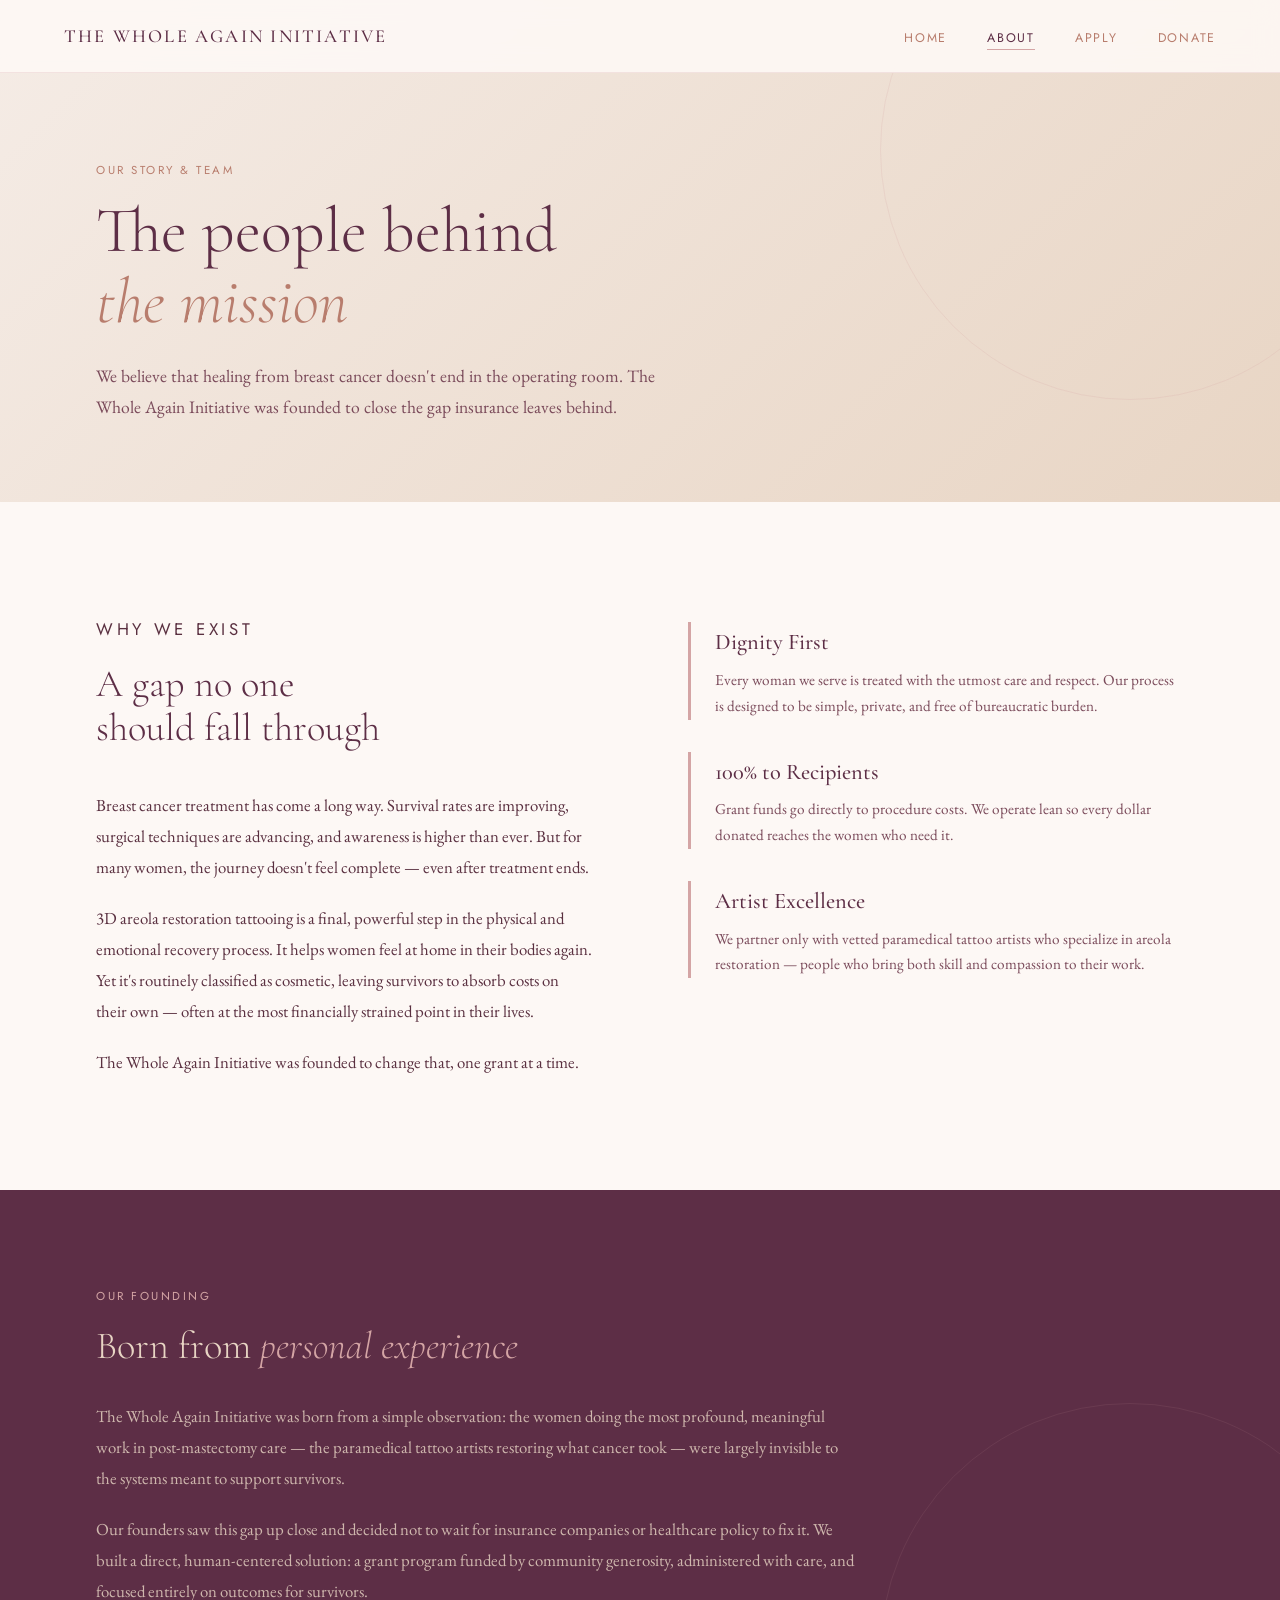
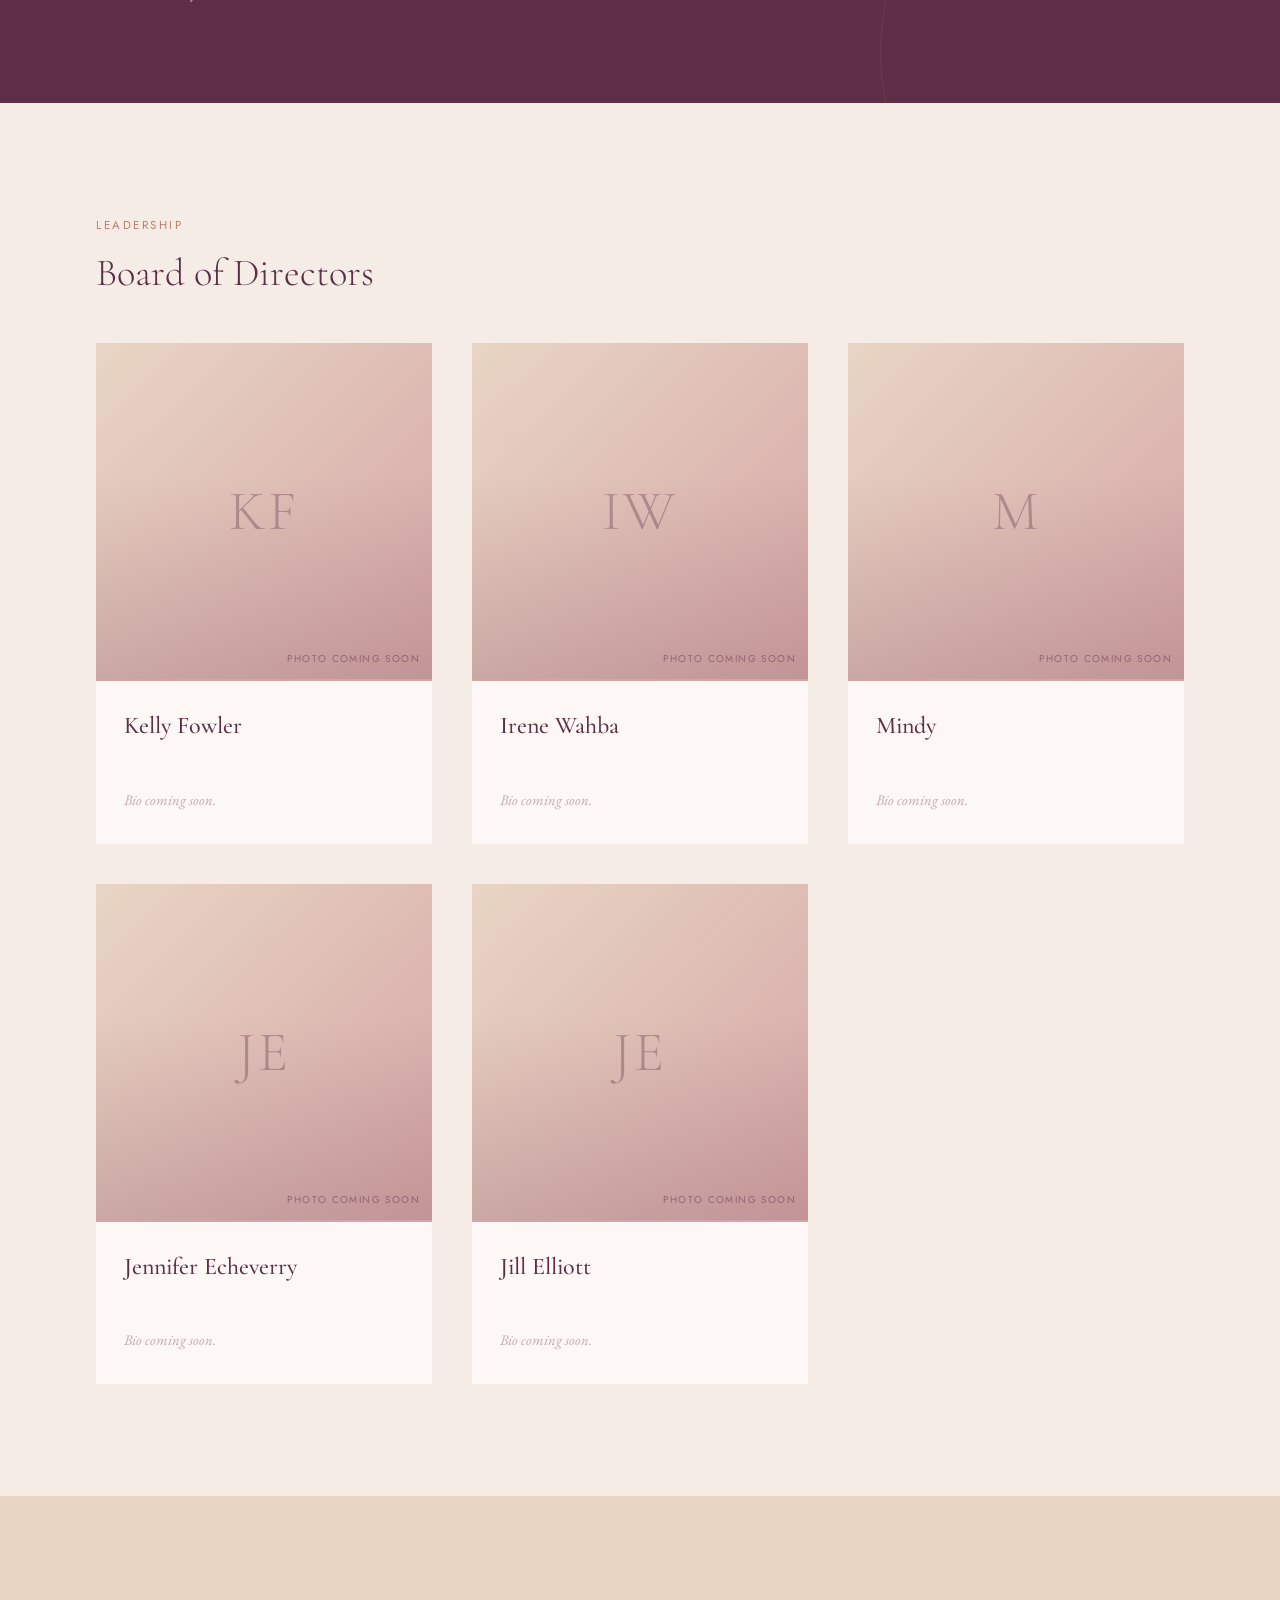
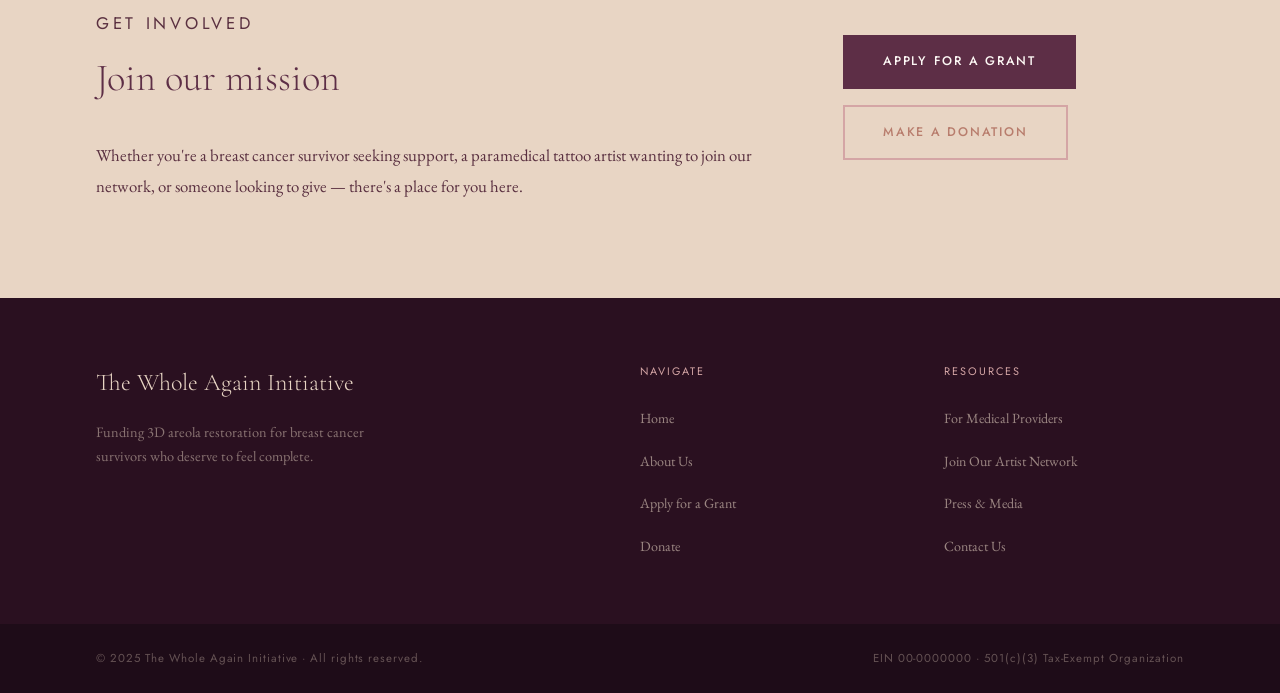
==== about.html @ ffe0a5b9 "Add files via upload" ====
<!DOCTYPE html>
<html lang="en">
<head>
  <meta charset="UTF-8"/>
  <meta name="viewport" content="width=device-width, initial-scale=1.0"/>
  <title>About Us · The Whole Again Initiative</title>
  <link rel="stylesheet" href="/css/shared.css"/>
  <style>
    /* ── MISSION SECTION ────────────────────────────────── */
    .mission {
      padding: 7rem 6rem;
      background: var(--warm-white);
      display: grid;
      grid-template-columns: 1fr 1fr;
      gap: 6rem;
      align-items: start;
    }
    .mission-text p + p { margin-top: 1.25rem; }
    .mission-text p { font-size: 1.05rem; color: #5a3040; line-height: 1.85; }

    .mission-values {
      display: flex;
      flex-direction: column;
      gap: 2rem;
      padding-top: 0.5rem;
    }
    .value-item {
      border-left: 3px solid var(--dusty-rose);
      padding-left: 1.5rem;
      transition: border-color 0.3s;
    }
    .value-item:hover { border-left-color: var(--deep-burgundy); }
    .value-title {
      font-family: 'Cormorant Garamond', serif;
      font-size: 1.4rem;
      font-weight: 500;
      color: var(--deep-burgundy);
      margin-bottom: 0.4rem;
    }
    .value-body { font-size: 0.95rem; color: #7a4a5a; line-height: 1.7; }

    /* ── STORY BAND ─────────────────────────────────────── */
    .story-band {
      background: var(--deep-burgundy);
      padding: 6rem;
      position: relative;
      overflow: hidden;
    }
    .story-band::before {
      content: '';
      position: absolute;
      width: 500px; height: 500px;
      border-radius: 50%;
      border: 1px solid rgba(212,165,165,0.1);
      bottom: -200px; right: -100px;
    }
    .story-inner {
      max-width: 760px;
      position: relative;
      z-index: 2;
    }
    .story-label {
      font-family: 'Jost', sans-serif;
      font-size: 0.72rem;
      letter-spacing: 0.22em;
      text-transform: uppercase;
      color: var(--dusty-rose);
      margin-bottom: 1rem;
    }
    .story-heading {
      font-family: 'Cormorant Garamond', serif;
      font-size: clamp(2.2rem, 3vw, 3.2rem);
      font-weight: 300;
      color: var(--sand);
      line-height: 1.2;
      margin-bottom: 2rem;
    }
    .story-heading em { font-style: italic; color: var(--dusty-rose); }
    .story-body { font-size: 1.05rem; color: rgba(232,213,196,0.82); line-height: 1.85; }
    .story-body p + p { margin-top: 1.25rem; }

    /* ── BOARD ──────────────────────────────────────────── */
    .board {
      padding: 7rem 6rem;
      background: var(--petal);
    }
    .board-grid {
      display: grid;
      grid-template-columns: repeat(3, 1fr);
      gap: 2.5rem;
      margin-top: 3rem;
    }

    .board-card {
      background: var(--warm-white);
      position: relative;
      overflow: hidden;
      transition: transform 0.3s ease, box-shadow 0.3s ease;
    }
    .board-card:hover {
      transform: translateY(-6px);
      box-shadow: 0 20px 50px rgba(93,46,70,0.1);
    }

    .board-card-photo {
      width: 100%;
      aspect-ratio: 1 / 1;
      background: linear-gradient(135deg, var(--sand) 0%, var(--dusty-rose) 100%);
      display: flex;
      align-items: center;
      justify-content: center;
      position: relative;
      overflow: hidden;
    }
    .board-card-photo::after {
      content: '';
      position: absolute; inset: 0;
      background: linear-gradient(to bottom, transparent 40%, rgba(93,46,70,0.15) 100%);
    }
    .board-card-initials {
      font-family: 'Cormorant Garamond', serif;
      font-size: 3.5rem;
      font-weight: 300;
      color: rgba(93,46,70,0.35);
      letter-spacing: 0.05em;
      user-select: none;
    }
    .board-card-photo-tag {
      position: absolute;
      bottom: 0.75rem; right: 0.75rem;
      font-family: 'Jost', sans-serif;
      font-size: 0.62rem;
      letter-spacing: 0.14em;
      text-transform: uppercase;
      color: rgba(93,46,70,0.5);
      z-index: 2;
    }

    .board-card-body {
      padding: 1.5rem 1.75rem 2rem;
      border-top: 2px solid var(--dusty-rose);
    }
    .board-card-name {
      font-family: 'Cormorant Garamond', serif;
      font-size: 1.5rem;
      font-weight: 500;
      color: var(--deep-burgundy);
      margin-bottom: 0.25rem;
    }
    .board-card-title {
      font-family: 'Jost', sans-serif;
      font-size: 0.7rem;
      letter-spacing: 0.14em;
      text-transform: uppercase;
      color: var(--clay);
      margin-bottom: 1rem;
    }
    .board-card-bio {
      font-size: 0.92rem;
      color: #7a4a5a;
      line-height: 1.7;
      font-style: italic;
    }
    .board-card-bio.placeholder {
      color: rgba(122,74,90,0.45);
      font-style: italic;
    }

    /* ── JOIN CTA ────────────────────────────────────────── */
    .join {
      padding: 6rem;
      background: var(--sand);
      display: grid;
      grid-template-columns: 2fr 1fr;
      gap: 4rem;
      align-items: center;
    }
    .join-text p {
      font-size: 1.05rem;
      color: #5a3040;
      line-height: 1.85;
      margin-top: 1rem;
    }
    .join-actions { display: flex; flex-direction: column; gap: 1rem; align-items: flex-start; }

    @media (max-width: 900px) {
      .mission, .join { grid-template-columns: 1fr; padding: 4rem 2rem; gap: 3rem; }
      .story-band { padding: 4rem 2rem; }
      .board { padding: 4rem 2rem; }
      .board-grid { grid-template-columns: 1fr; }
    }
    @media (min-width: 901px) and (max-width: 1100px) {
      .board-grid { grid-template-columns: repeat(2, 1fr); }
    }
  </style>
</head>
<body>

  <nav>
    <a class="nav-logo" href="/">The Whole Again Initiative</a>
    <ul class="nav-links">
      <li><a href="/">Home</a></li>
      <li><a href="/about" class="active">About</a></li>
      <li><a href="/apply">Apply</a></li>
      <li><a href="/donate">Donate</a></li>
    </ul>
  </nav>

  <!-- PAGE BANNER -->
  <div class="page-banner">
    <p class="page-banner-eyebrow">Our Story & Team</p>
    <h1 class="page-banner-title">The people behind<br/><em>the mission</em></h1>
    <p class="page-banner-sub">We believe that healing from breast cancer doesn't end in the operating room. The Whole Again Initiative was founded to close the gap insurance leaves behind.</p>
  </div>

  <!-- MISSION + VALUES -->
  <section class="mission">
    <div class="mission-text reveal">
      <p class="section-label">Why We Exist</p>
      <h2 class="section-heading">A gap no one<br/>should fall through</h2>
      <p>Breast cancer treatment has come a long way. Survival rates are improving, surgical techniques are advancing, and awareness is higher than ever. But for many women, the journey doesn't feel complete — even after treatment ends.</p>
      <p>3D areola restoration tattooing is a final, powerful step in the physical and emotional recovery process. It helps women feel at home in their bodies again. Yet it's routinely classified as cosmetic, leaving survivors to absorb costs on their own — often at the most financially strained point in their lives.</p>
      <p>The Whole Again Initiative was founded to change that, one grant at a time.</p>
    </div>
    <div class="mission-values reveal">
      <div class="value-item">
        <p class="value-title">Dignity First</p>
        <p class="value-body">Every woman we serve is treated with the utmost care and respect. Our process is designed to be simple, private, and free of bureaucratic burden.</p>
      </div>
      <div class="value-item">
        <p class="value-title">100% to Recipients</p>
        <p class="value-body">Grant funds go directly to procedure costs. We operate lean so every dollar donated reaches the women who need it.</p>
      </div>
      <div class="value-item">
        <p class="value-title">Artist Excellence</p>
        <p class="value-body">We partner only with vetted paramedical tattoo artists who specialize in areola restoration — people who bring both skill and compassion to their work.</p>
      </div>
    </div>
  </section>

  <!-- STORY BAND -->
  <section class="story-band">
    <div class="story-inner reveal">
      <p class="story-label">Our Founding</p>
      <h2 class="story-heading">Born from <em>personal experience</em></h2>
      <div class="story-body">
        <p>The Whole Again Initiative was born from a simple observation: the women doing the most profound, meaningful work in post-mastectomy care — the paramedical tattoo artists restoring what cancer took — were largely invisible to the systems meant to support survivors.</p>
        <p>Our founders saw this gap up close and decided not to wait for insurance companies or healthcare policy to fix it. We built a direct, human-centered solution: a grant program funded by community generosity, administered with care, and focused entirely on outcomes for survivors.</p>
      </div>
    </div>
  </section>

  <!-- BOARD OF DIRECTORS -->
  <section class="board" id="board">
    <p class="section-label reveal">Leadership</p>
    <h2 class="section-heading reveal">Board of Directors</h2>

    <div class="board-grid">

      <!-- Kelly Fowler -->
      <div class="board-card reveal">
        <div class="board-card-photo">
          <span class="board-card-initials">KF</span>
          <span class="board-card-photo-tag">Photo coming soon</span>
        </div>
        <div class="board-card-body">
          <p class="board-card-name">Kelly Fowler</p>
          <p class="board-card-title"><!-- TODO: Add title -->&nbsp;</p>
          <p class="board-card-bio placeholder">Bio coming soon.</p>
        </div>
      </div>

      <!-- Irene Wahba -->
      <div class="board-card reveal">
        <div class="board-card-photo">
          <span class="board-card-initials">IW</span>
          <span class="board-card-photo-tag">Photo coming soon</span>
        </div>
        <div class="board-card-body">
          <p class="board-card-name">Irene Wahba</p>
          <p class="board-card-title"><!-- TODO: Add title -->&nbsp;</p>
          <p class="board-card-bio placeholder">Bio coming soon.</p>
        </div>
      </div>

      <!-- Mindy -->
      <div class="board-card reveal">
        <div class="board-card-photo">
          <span class="board-card-initials">M</span>
          <span class="board-card-photo-tag">Photo coming soon</span>
        </div>
        <div class="board-card-body">
          <p class="board-card-name">Mindy</p>
          <p class="board-card-title"><!-- TODO: Add last name & title -->&nbsp;</p>
          <p class="board-card-bio placeholder">Bio coming soon.</p>
        </div>
      </div>

      <!-- Jennifer Echeverry -->
      <div class="board-card reveal">
        <div class="board-card-photo">
          <span class="board-card-initials">JE</span>
          <span class="board-card-photo-tag">Photo coming soon</span>
        </div>
        <div class="board-card-body">
          <p class="board-card-name">Jennifer Echeverry</p>
          <p class="board-card-title"><!-- TODO: Add title -->&nbsp;</p>
          <p class="board-card-bio placeholder">Bio coming soon.</p>
        </div>
      </div>

      <!-- Jill Elliott -->
      <div class="board-card reveal">
        <div class="board-card-photo">
          <span class="board-card-initials">JE</span>
          <span class="board-card-photo-tag">Photo coming soon</span>
        </div>
        <div class="board-card-body">
          <p class="board-card-name">Jill Elliott</p>
          <p class="board-card-title"><!-- TODO: Add title -->&nbsp;</p>
          <p class="board-card-bio placeholder">Bio coming soon.</p>
        </div>
      </div>

    </div>
  </section>

  <!-- JOIN CTA -->
  <section class="join">
    <div class="join-text reveal">
      <p class="section-label">Get Involved</p>
      <h2 class="section-heading">Join our mission</h2>
      <p>Whether you're a breast cancer survivor seeking support, a paramedical tattoo artist wanting to join our network, or someone looking to give — there's a place for you here.</p>
    </div>
    <div class="join-actions reveal">
      <a href="/apply" class="btn-primary">Apply for a Grant</a>
      <a href="/donate" class="btn-secondary">Make a Donation</a>
    </div>
  </section>

  <!-- FOOTER -->
  <footer>
    <div>
      <a class="footer-brand" href="/">The Whole Again Initiative</a>
      <p class="footer-tagline">Funding 3D areola restoration for breast cancer survivors who deserve to feel complete.</p>
    </div>
    <div>
      <p class="footer-col-title">Navigate</p>
      <ul class="footer-links">
        <li><a href="/">Home</a></li>
        <li><a href="/about">About Us</a></li>
        <li><a href="/apply">Apply for a Grant</a></li>
        <li><a href="/donate">Donate</a></li>
      </ul>
    </div>
    <div>
      <p class="footer-col-title">Resources</p>
      <ul class="footer-links">
        <li><a href="#">For Medical Providers</a></li>
        <li><a href="#">Join Our Artist Network</a></li>
        <li><a href="#">Press & Media</a></li>
        <li><a href="#">Contact Us</a></li>
      </ul>
    </div>
  </footer>
  <div class="footer-bottom">
    <p class="footer-copy">© 2025 The Whole Again Initiative · All rights reserved.</p>
    <p class="footer-tax">EIN 00-0000000 · 501(c)(3) Tax-Exempt Organization</p>
  </div>

  <script>
    const reveals = document.querySelectorAll('.reveal');
    const observer = new IntersectionObserver((entries) => {
      entries.forEach((e, i) => {
        if (e.isIntersecting) {
          setTimeout(() => e.target.classList.add('visible'), i * 80);
          observer.unobserve(e.target);
        }
      });
    }, { threshold: 0.1 });
    reveals.forEach(el => observer.observe(el));
  </script>
</body>
</html>
---- css/shared.css ----
/* ── SHARED STYLES · The Whole Again Initiative ─────────────── */
@import url('https://fonts.googleapis.com/css2?family=Cormorant+Garamond:ital,wght@0,300;0,400;0,500;0,600;1,300;1,400&family=EB+Garamond:ital,wght@0,400;0,500;1,400&family=Jost:wght@300;400;500&display=swap');

:root {
  --dusty-rose: #d4a5a5;
  --clay: #b87d6d;
  --sand: #e8d5c4;
  --deep-burgundy: #5d2e46;
  --petal: #f5ece6;
  --warm-white: #fdf8f5;
  --muted-rose: #c49090;
  --text-dark: #3a1e2e;
}

*, *::before, *::after { box-sizing: border-box; margin: 0; padding: 0; }
html { scroll-behavior: smooth; }

body {
  background: var(--warm-white);
  color: var(--text-dark);
  font-family: 'EB Garamond', Georgia, serif;
  font-size: 18px;
  line-height: 1.75;
  overflow-x: hidden;
}

/* ── NAV ──────────────────────────────────────────────────── */
nav {
  position: fixed; top: 0; left: 0; right: 0; z-index: 100;
  display: flex; align-items: center; justify-content: space-between;
  padding: 1.25rem 4rem;
  background: rgba(253,248,245,0.92);
  backdrop-filter: blur(12px);
  border-bottom: 1px solid rgba(212,165,165,0.25);
  animation: fadeDown 0.8s ease both;
}
.nav-logo {
  font-family: 'Cormorant Garamond', serif;
  font-size: 1.15rem;
  font-weight: 500;
  letter-spacing: 0.12em;
  text-transform: uppercase;
  color: var(--deep-burgundy);
  text-decoration: none;
}
.nav-links { display: flex; gap: 2.5rem; list-style: none; }
.nav-links a {
  font-family: 'Jost', sans-serif;
  font-size: 0.78rem;
  font-weight: 400;
  letter-spacing: 0.14em;
  text-transform: uppercase;
  color: var(--clay);
  text-decoration: none;
  transition: color 0.2s;
}
.nav-links a:hover,
.nav-links a.active { color: var(--deep-burgundy); }
.nav-links a.active {
  border-bottom: 1px solid var(--dusty-rose);
  padding-bottom: 2px;
}

/* ── FOOTER ───────────────────────────────────────────────── */
footer {
  padding: 4rem 6rem;
  background: #2a1020;
  display: grid;
  grid-template-columns: 2fr 1fr 1fr;
  gap: 4rem;
}
.footer-brand {
  font-family: 'Cormorant Garamond', serif;
  font-size: 1.5rem;
  font-weight: 300;
  color: var(--sand);
  margin-bottom: 1rem;
  text-decoration: none;
  display: block;
}
.footer-tagline {
  font-size: 0.9rem;
  color: rgba(232,213,196,0.5);
  max-width: 280px;
  line-height: 1.7;
}
.footer-col-title {
  font-family: 'Jost', sans-serif;
  font-size: 0.68rem;
  letter-spacing: 0.18em;
  text-transform: uppercase;
  color: var(--dusty-rose);
  margin-bottom: 1.25rem;
}
.footer-links { list-style: none; display: flex; flex-direction: column; gap: 0.7rem; }
.footer-links a {
  font-size: 0.88rem;
  color: rgba(232,213,196,0.6);
  text-decoration: none;
  transition: color 0.2s;
}
.footer-links a:hover { color: var(--dusty-rose); }
.footer-bottom {
  padding: 1.5rem 6rem;
  background: #1e0c18;
  display: flex;
  align-items: center;
  justify-content: space-between;
}
.footer-copy, .footer-tax {
  font-family: 'Jost', sans-serif;
  font-size: 0.72rem;
  letter-spacing: 0.08em;
  color: rgba(232,213,196,0.35);
}

/* ── BUTTONS ──────────────────────────────────────────────── */
.btn-primary {
  display: inline-block;
  padding: 0.9rem 2.4rem;
  background: var(--deep-burgundy);
  color: var(--warm-white);
  font-family: 'Jost', sans-serif;
  font-size: 0.78rem;
  font-weight: 500;
  letter-spacing: 0.14em;
  text-transform: uppercase;
  text-decoration: none;
  border: 2px solid var(--deep-burgundy);
  transition: all 0.3s ease;
  cursor: pointer;
}
.btn-primary:hover { background: transparent; color: var(--deep-burgundy); }

.btn-secondary {
  display: inline-block;
  padding: 0.9rem 2.4rem;
  background: transparent;
  color: var(--clay);
  font-family: 'Jost', sans-serif;
  font-size: 0.78rem;
  font-weight: 500;
  letter-spacing: 0.14em;
  text-transform: uppercase;
  text-decoration: none;
  border: 2px solid var(--dusty-rose);
  transition: all 0.3s ease;
  cursor: pointer;
}
.btn-secondary:hover { border-color: var(--clay); color: var(--deep-burgundy); }

/* ── SECTION UTILITIES ────────────────────────────────────── */
.section-label {
  font-family: 'Jost', sans-serif;
  font-size: 0.72rem;
  letter-spacing: 0.22em;
  text-transform: uppercase;
  color: var(--clay);
  margin-bottom: 1rem;
}
.section-heading {
  font-family: 'Cormorant Garamond', serif;
  font-size: clamp(2.2rem, 3vw, 3.6rem);
  font-weight: 300;
  color: var(--deep-burgundy);
  line-height: 1.15;
  margin-bottom: 2.5rem;
}

/* ── PAGE HERO BANNER (inner pages) ──────────────────────── */
.page-banner {
  padding: 10rem 6rem 5rem;
  background: linear-gradient(135deg, var(--petal) 0%, var(--sand) 100%);
  position: relative;
  overflow: hidden;
}
.page-banner::after {
  content: '';
  position: absolute;
  width: 500px; height: 500px;
  border-radius: 50%;
  border: 1px solid rgba(212,165,165,0.2);
  top: -100px; right: -100px;
  pointer-events: none;
}
.page-banner-eyebrow {
  font-family: 'Jost', sans-serif;
  font-size: 0.72rem;
  letter-spacing: 0.22em;
  text-transform: uppercase;
  color: var(--clay);
  margin-bottom: 1rem;
  animation: fadeUp 0.8s 0.2s ease both;
}
.page-banner-title {
  font-family: 'Cormorant Garamond', serif;
  font-size: clamp(3rem, 5vw, 5rem);
  font-weight: 300;
  color: var(--deep-burgundy);
  line-height: 1.1;
  max-width: 700px;
  animation: fadeUp 0.8s 0.4s ease both;
}
.page-banner-title em { font-style: italic; color: var(--clay); }
.page-banner-sub {
  font-size: 1.1rem;
  color: #7a4a5a;
  max-width: 560px;
  margin-top: 1.5rem;
  animation: fadeUp 0.8s 0.6s ease both;
}

/* ── ANIMATIONS ───────────────────────────────────────────── */
@keyframes fadeUp {
  from { opacity: 0; transform: translateY(30px); }
  to   { opacity: 1; transform: translateY(0); }
}
@keyframes fadeDown {
  from { opacity: 0; transform: translateY(-20px); }
  to   { opacity: 1; transform: translateY(0); }
}
@keyframes fadeIn {
  from { opacity: 0; }
  to   { opacity: 1; }
}
@keyframes rotateSlow {
  from { transform: translate(-50%, -50%) rotate(0deg); }
  to   { transform: translate(-50%, -50%) rotate(360deg); }
}

.reveal {
  opacity: 0;
  transform: translateY(28px);
  transition: opacity 0.8s ease, transform 0.8s ease;
}
.reveal.visible { opacity: 1; transform: translateY(0); }

/* ── RESPONSIVE ───────────────────────────────────────────── */
@media (max-width: 900px) {
  nav { padding: 1.25rem 1.5rem; }
  .nav-links { display: none; }
  footer { grid-template-columns: 1fr; padding: 3rem 2rem; gap: 2rem; }
  .footer-bottom { padding: 1.25rem 2rem; flex-direction: column; gap: 0.5rem; text-align: center; }
  .page-banner { padding: 8rem 2rem 4rem; }
}
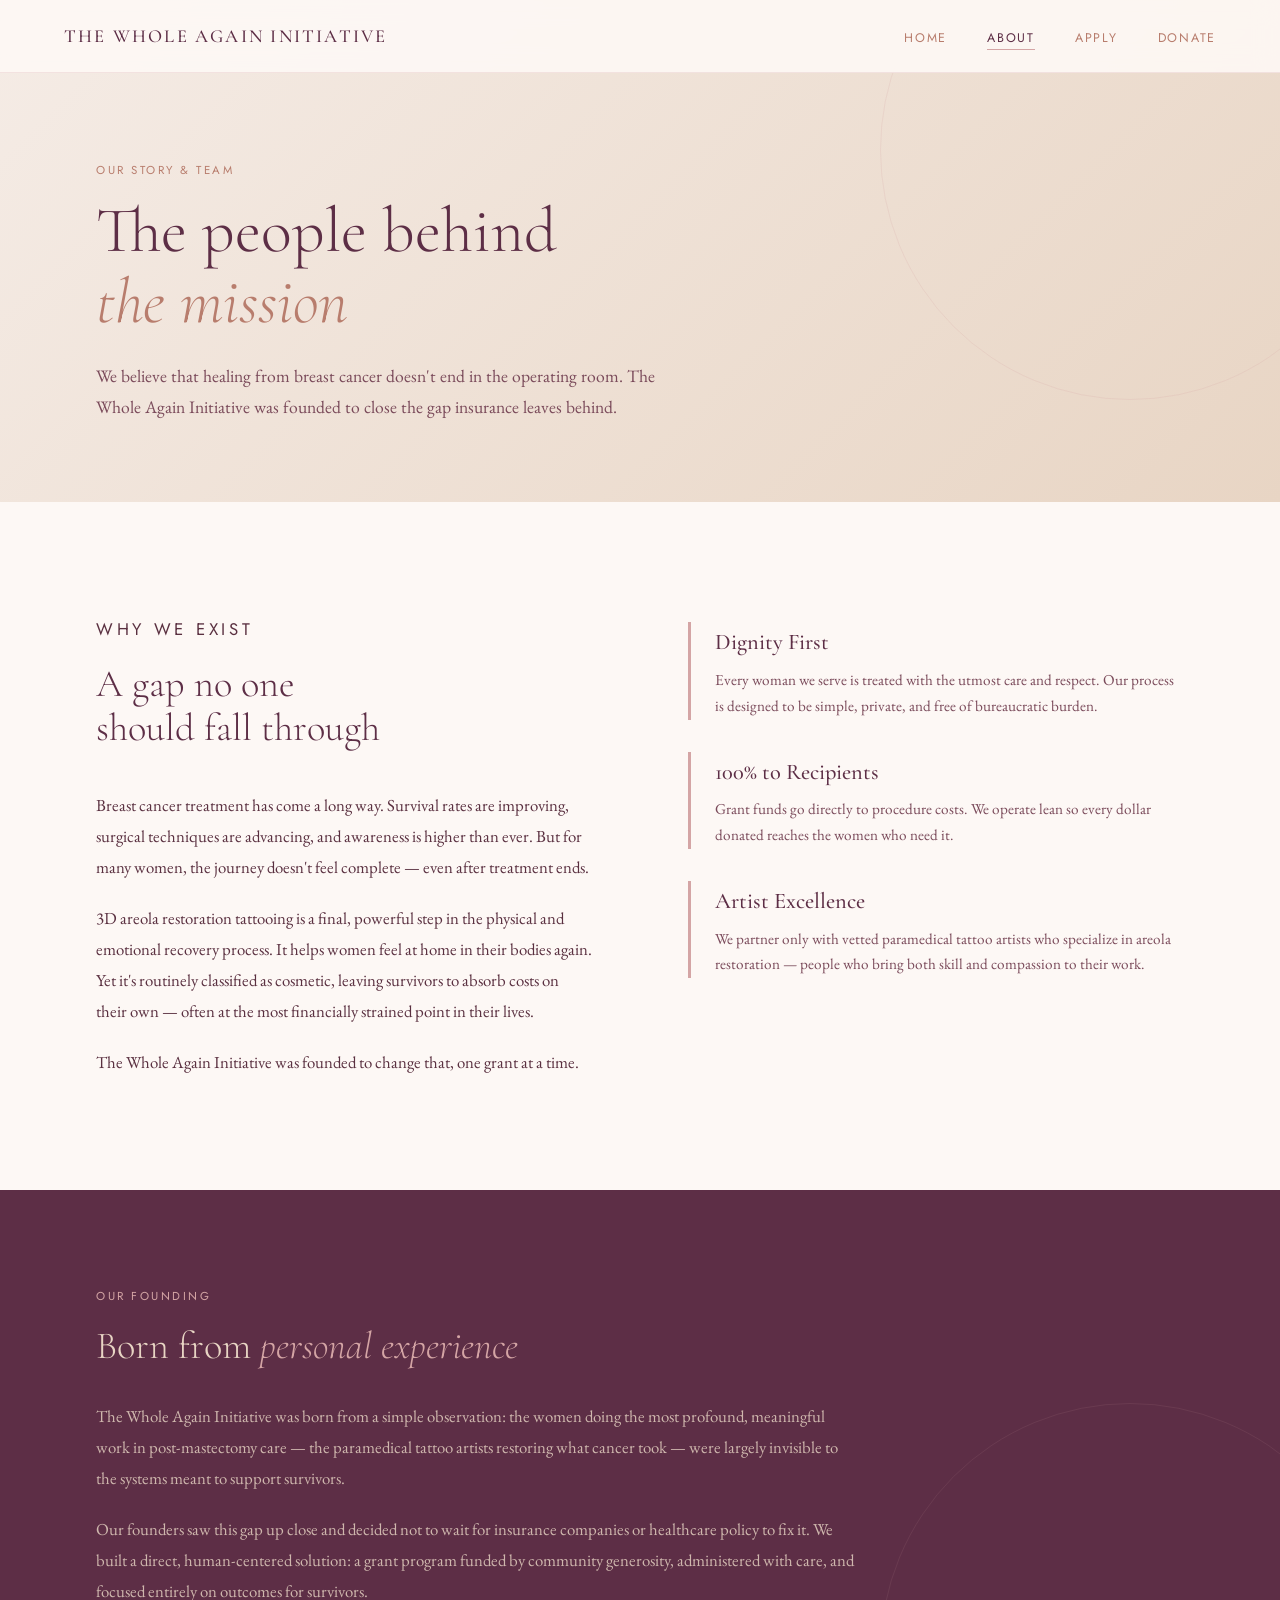
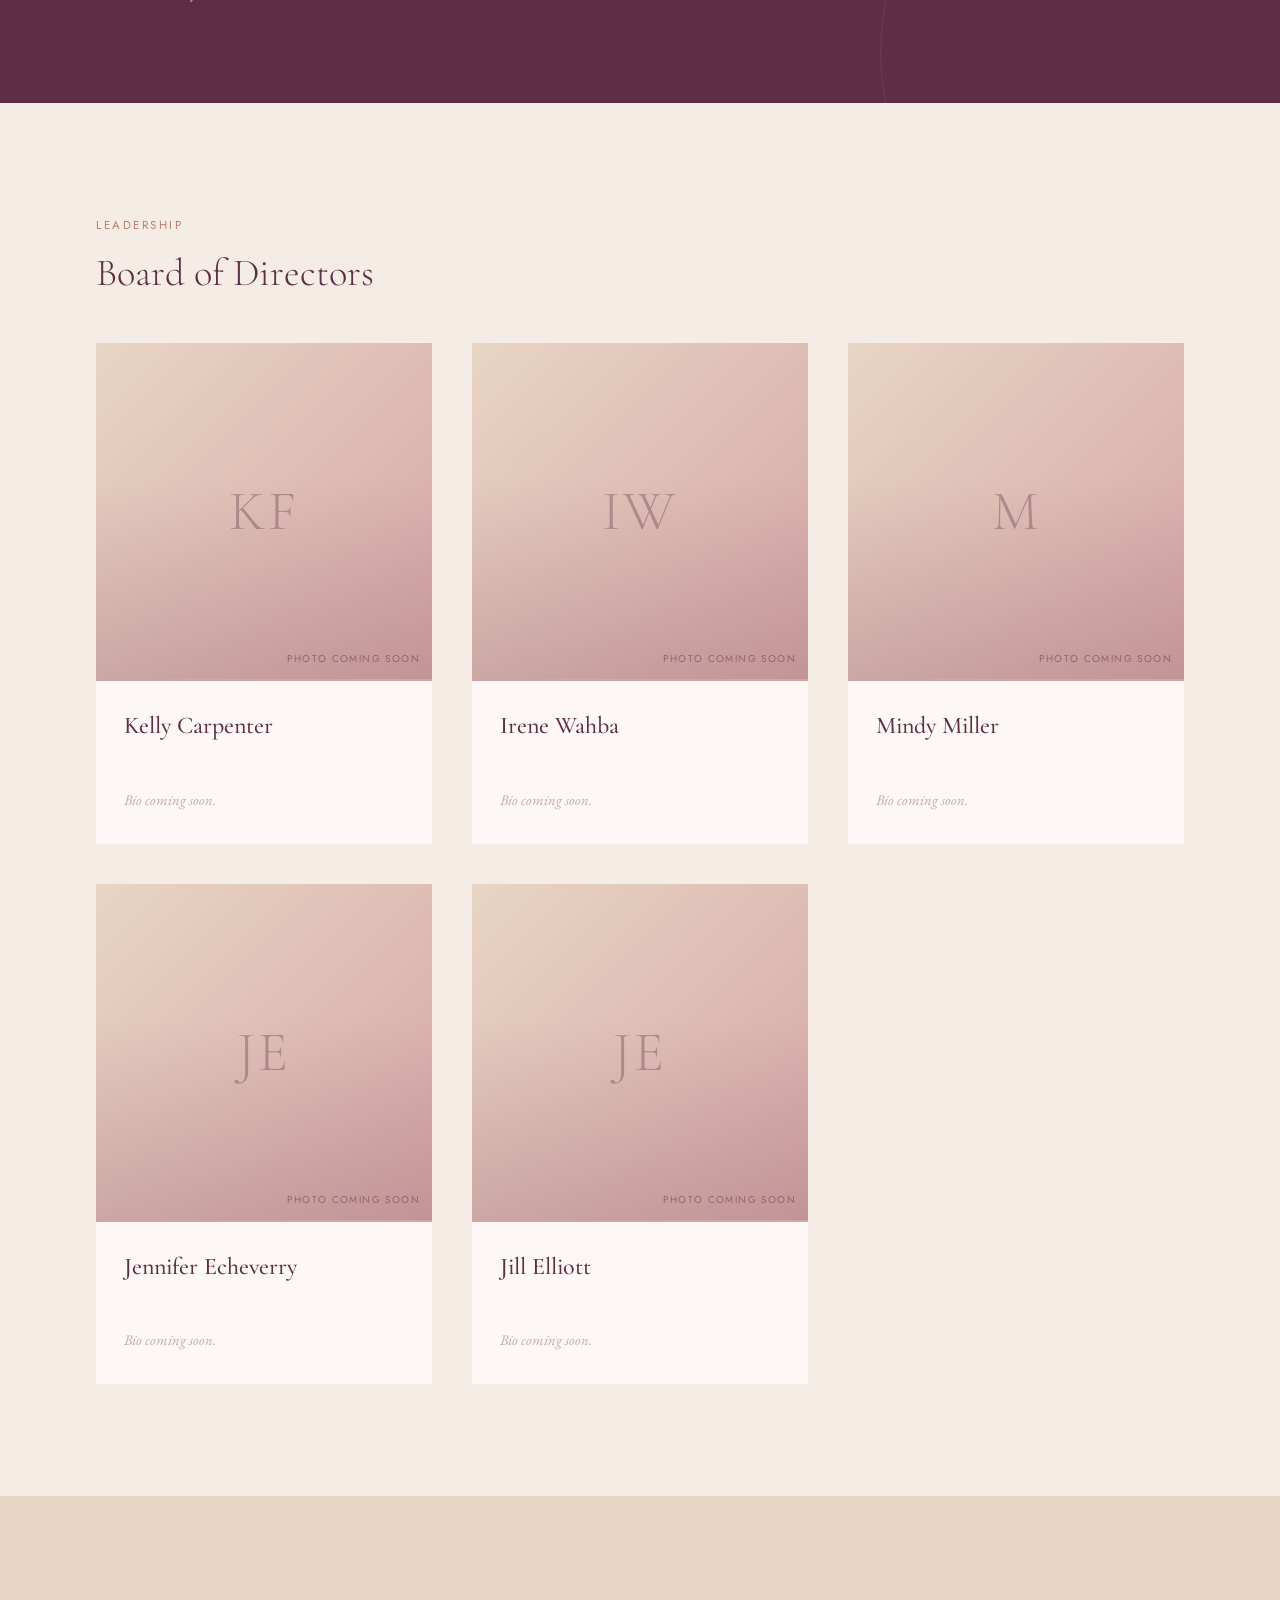
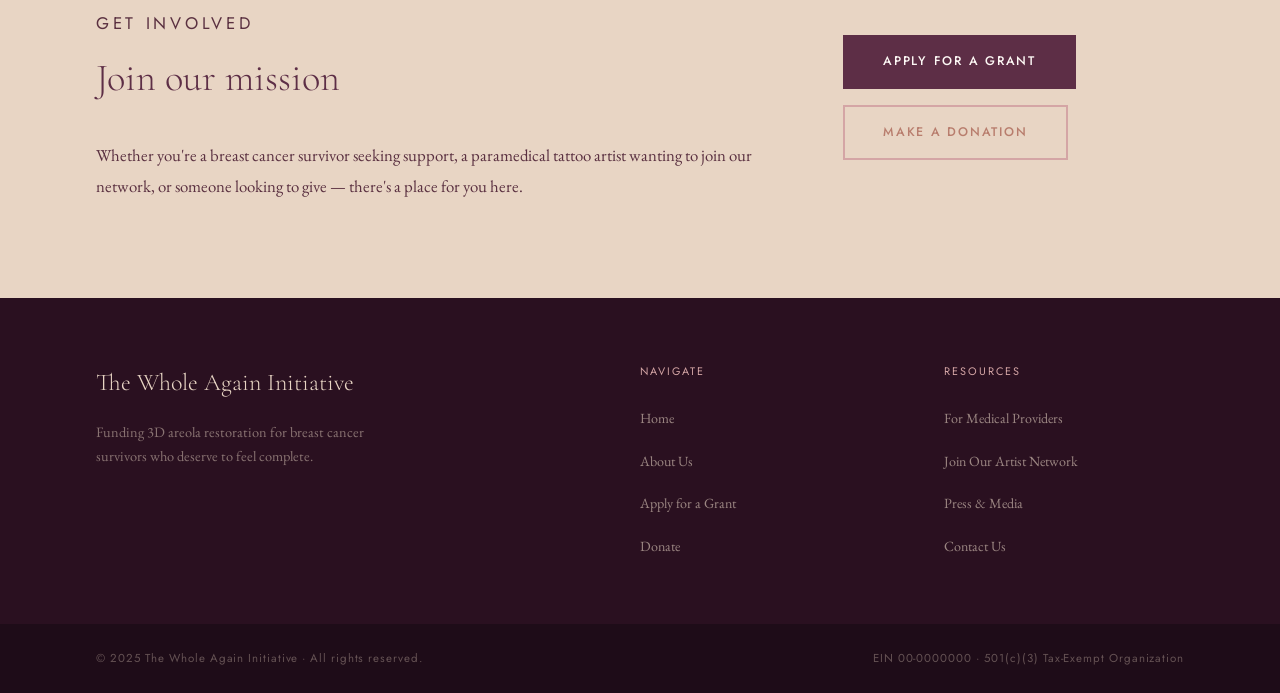
==== commit 1b898e64: "quick updates" ====
--- a/about.html
+++ b/about.html
@@ -264,7 +264,7 @@
           <span class="board-card-photo-tag">Photo coming soon</span>
         </div>
         <div class="board-card-body">
-          <p class="board-card-name">Kelly Fowler</p>
+          <p class="board-card-name">Kelly Carpenter</p>
           <p class="board-card-title"><!-- TODO: Add title -->&nbsp;</p>
           <p class="board-card-bio placeholder">Bio coming soon.</p>
         </div>
@@ -290,7 +290,7 @@
           <span class="board-card-photo-tag">Photo coming soon</span>
         </div>
         <div class="board-card-body">
-          <p class="board-card-name">Mindy</p>
+          <p class="board-card-name">Mindy Miller</p>
           <p class="board-card-title"><!-- TODO: Add last name & title -->&nbsp;</p>
           <p class="board-card-bio placeholder">Bio coming soon.</p>
         </div>
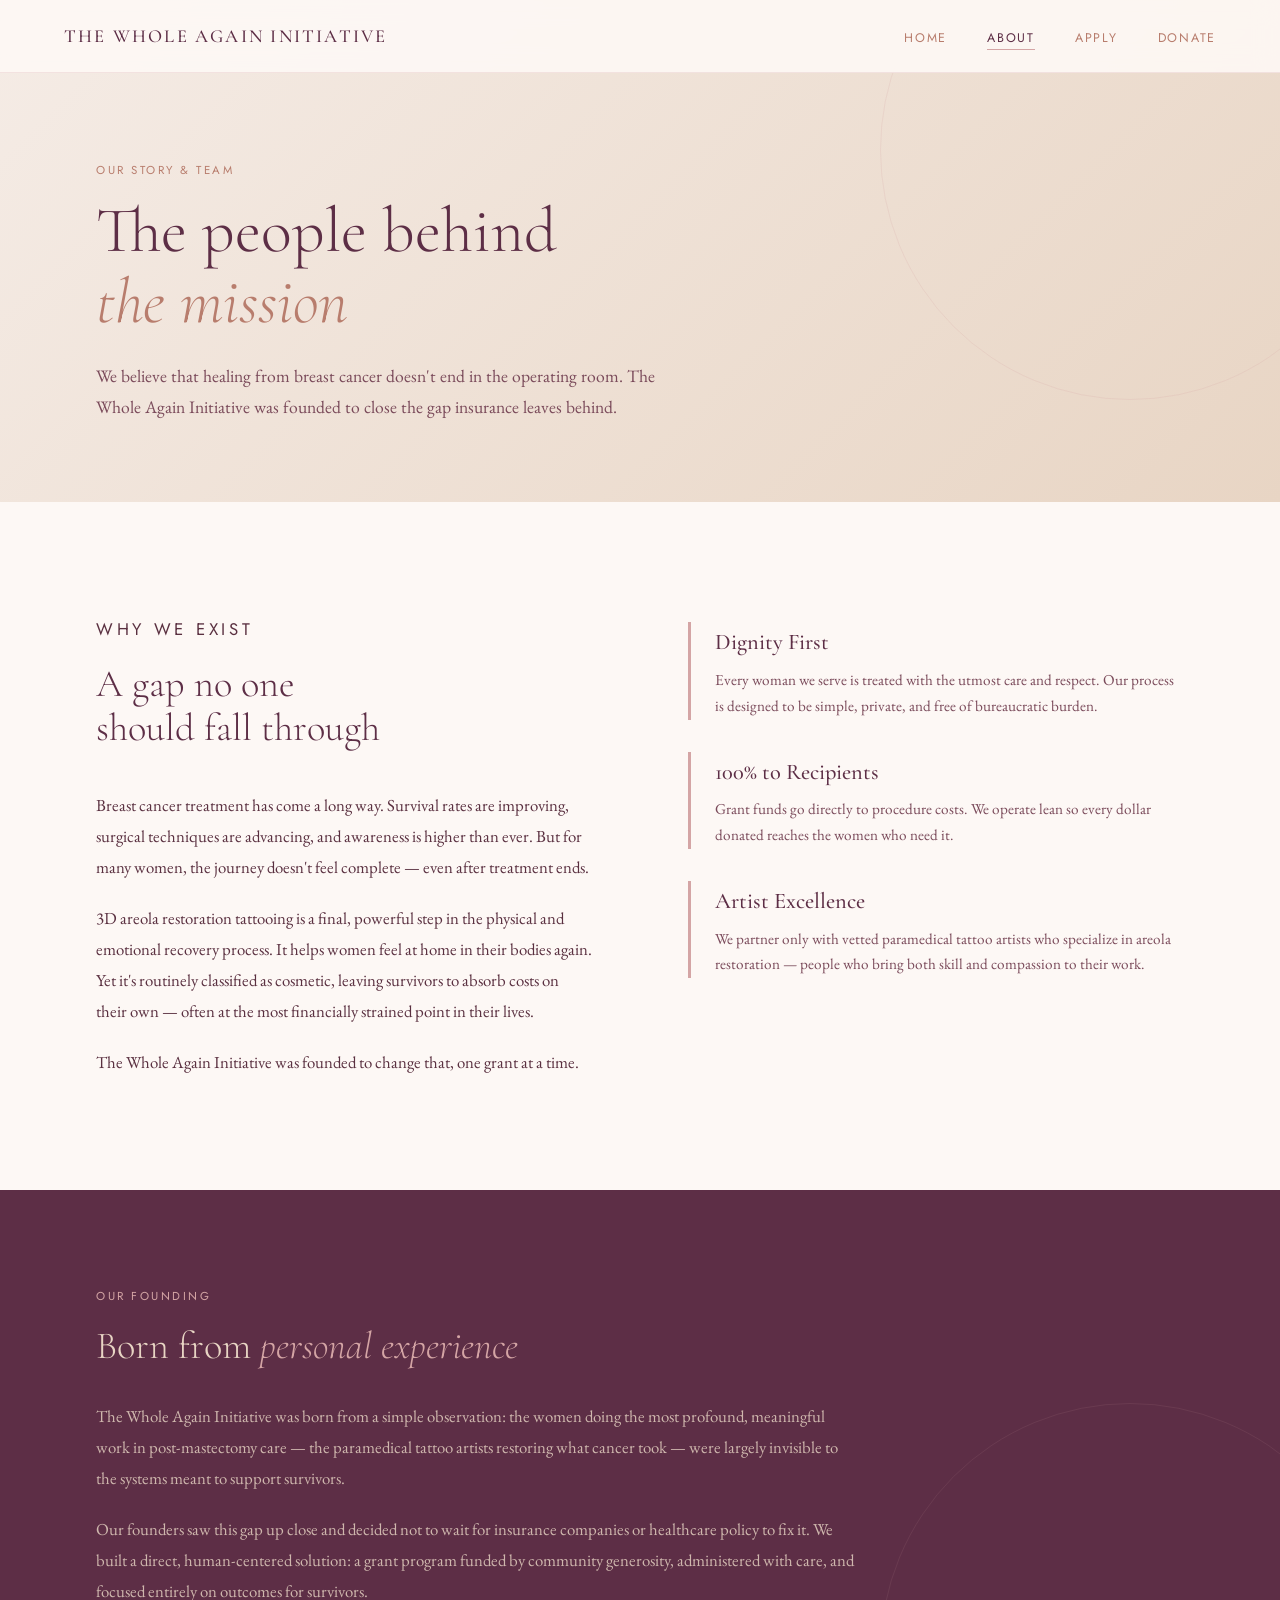
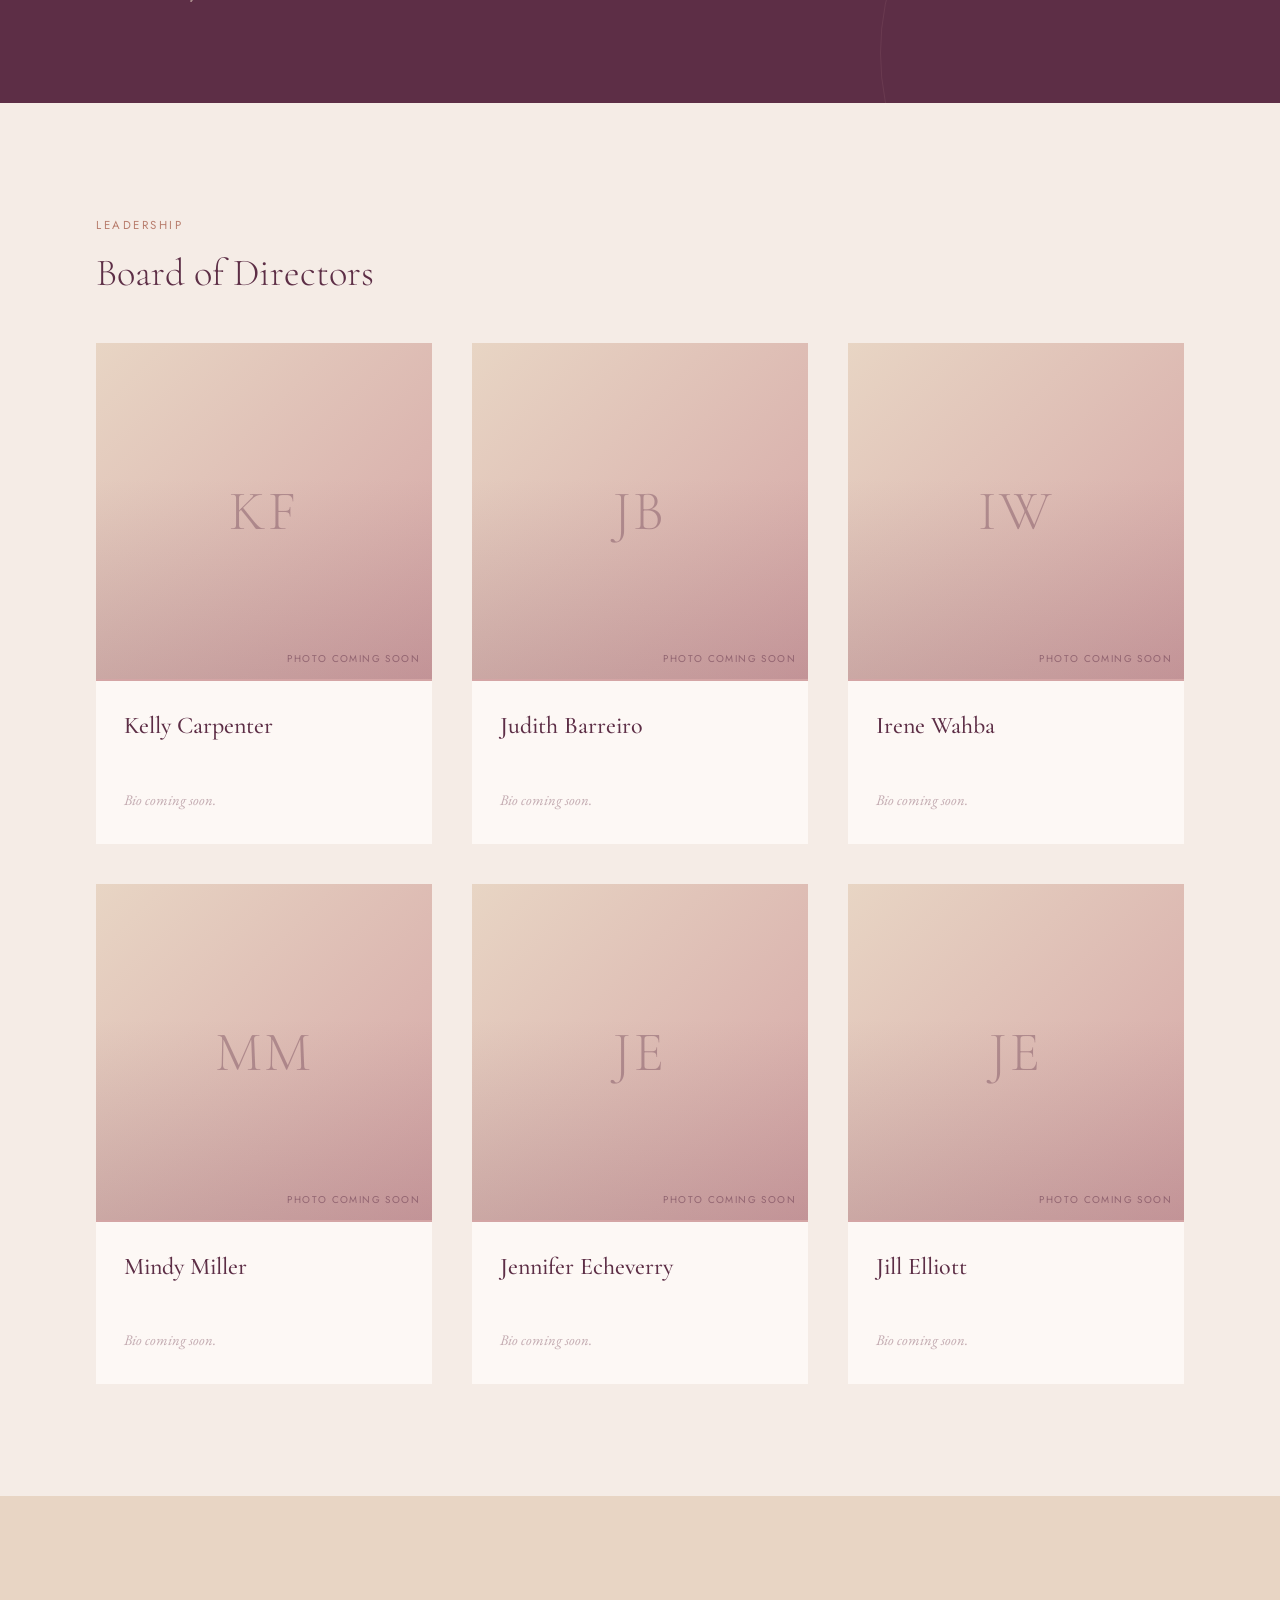
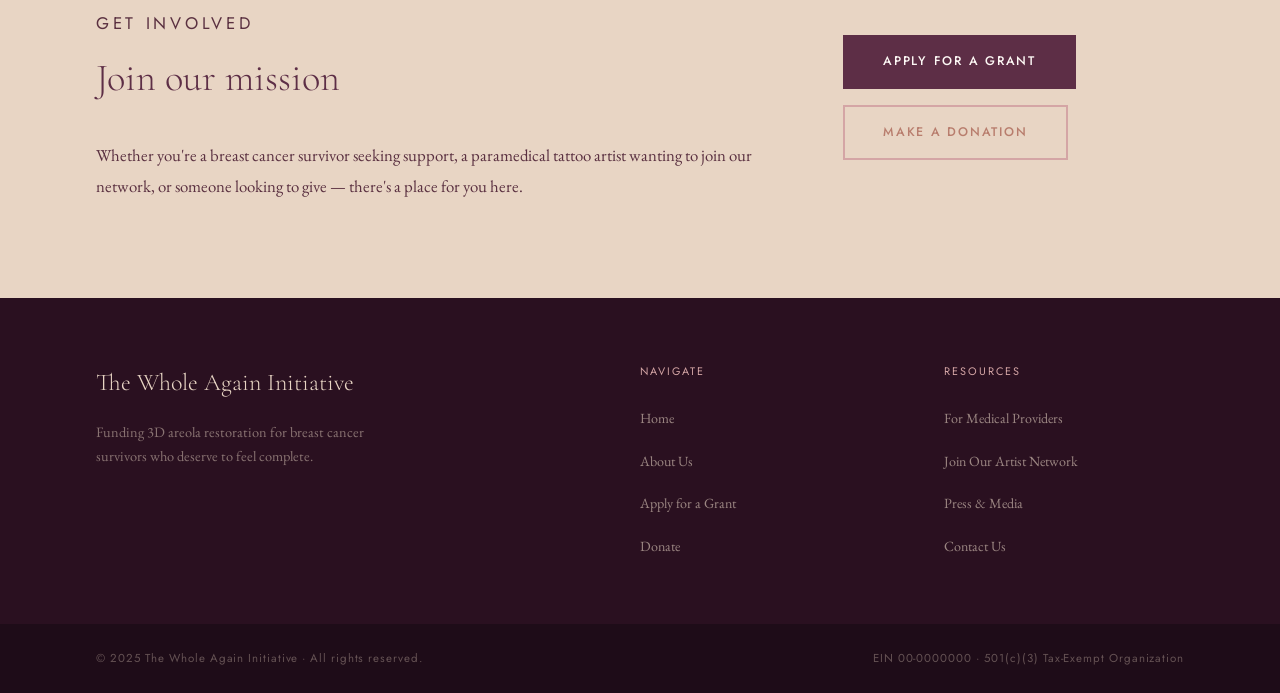
==== commit 5551f909: "quick updates" ====
--- a/about.html
+++ b/about.html
@@ -270,6 +270,19 @@
         </div>
       </div>
 
+      <!-- Judith Barreiro -->
+      <div class="board-card reveal">
+        <div class="board-card-photo">
+          <span class="board-card-initials">JB</span>
+          <span class="board-card-photo-tag">Photo coming soon</span>
+        </div>
+        <div class="board-card-body">
+          <p class="board-card-name">Judith Barreiro</p>
+          <p class="board-card-title"><!-- TODO: Add title -->&nbsp;</p>
+          <p class="board-card-bio placeholder">Bio coming soon.</p>
+        </div>
+      </div>
+
       <!-- Irene Wahba -->
       <div class="board-card reveal">
         <div class="board-card-photo">
@@ -283,10 +296,10 @@
         </div>
       </div>
 
-      <!-- Mindy -->
-      <div class="board-card reveal">
-        <div class="board-card-photo">
-          <span class="board-card-initials">M</span>
+      <!-- Mindy Miller -->
+      <div class="board-card reveal">
+        <div class="board-card-photo">
+          <span class="board-card-initials">MM</span>
           <span class="board-card-photo-tag">Photo coming soon</span>
         </div>
         <div class="board-card-body">
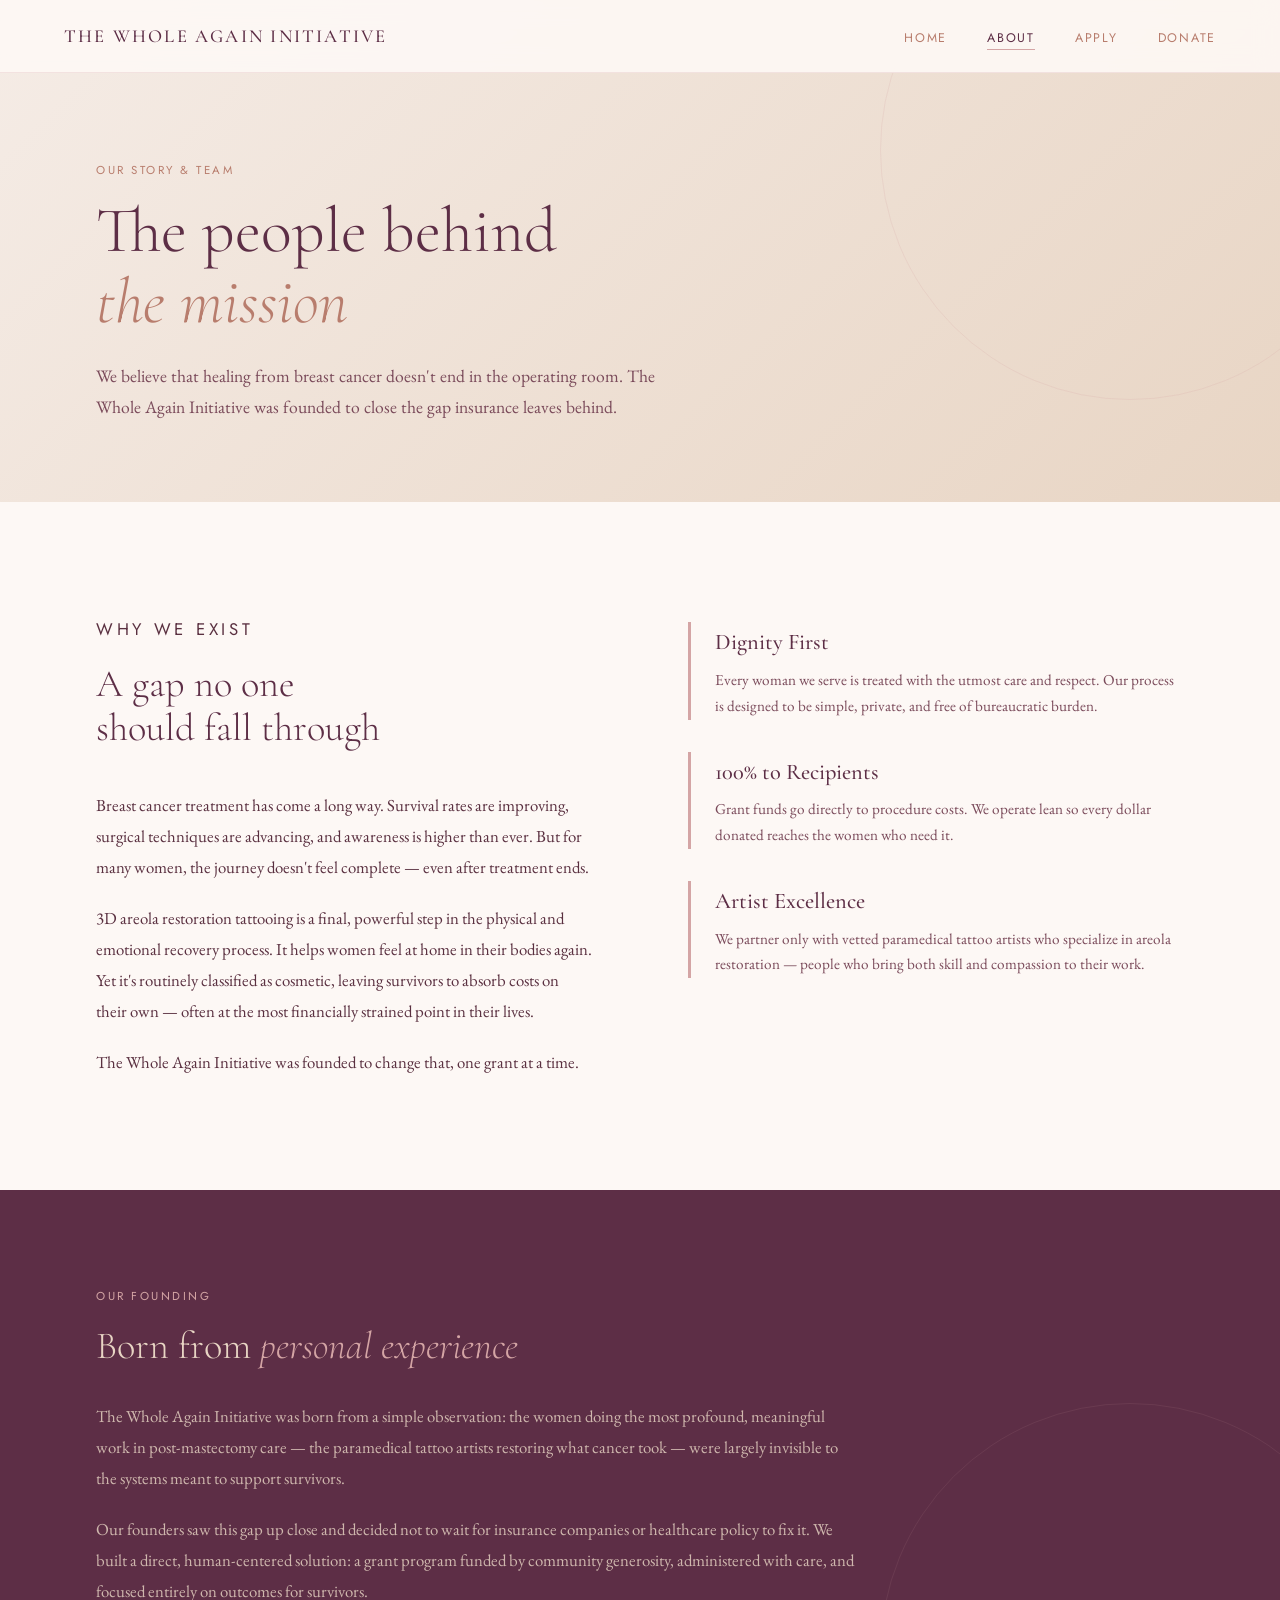
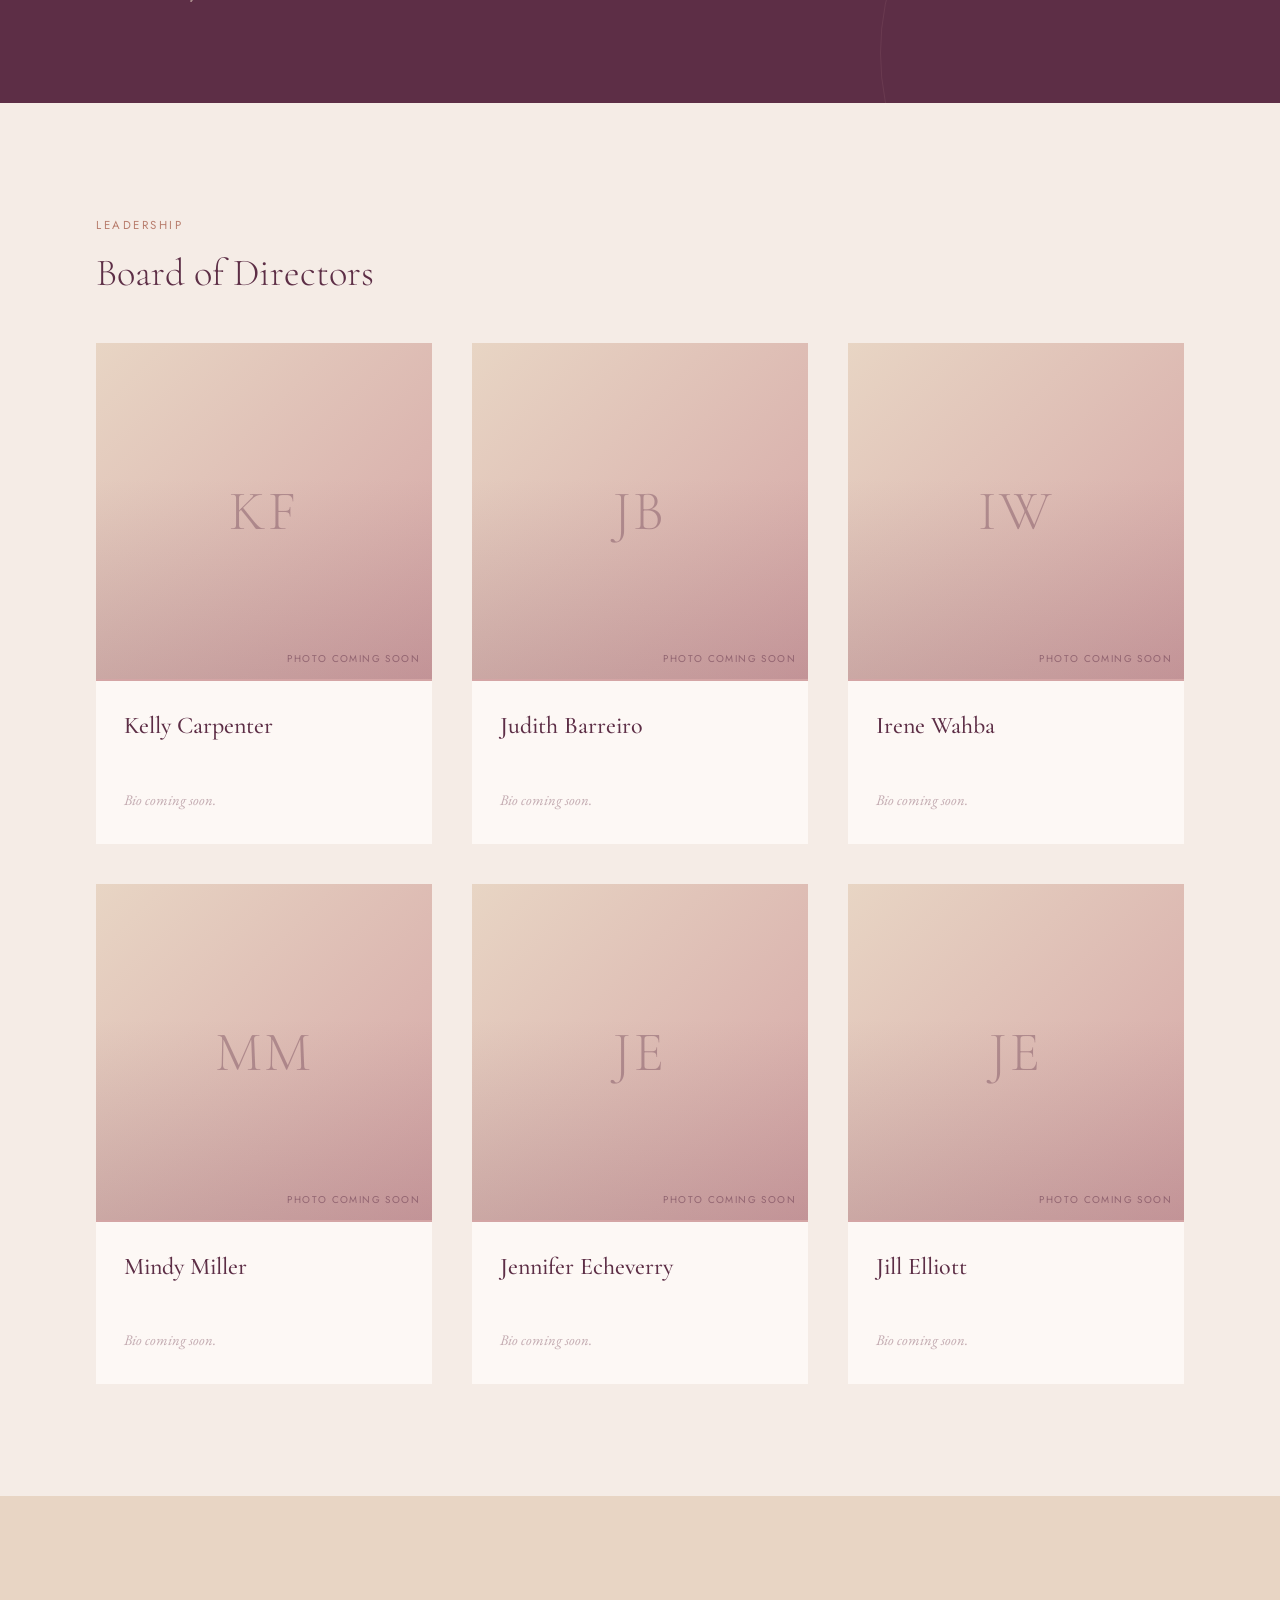
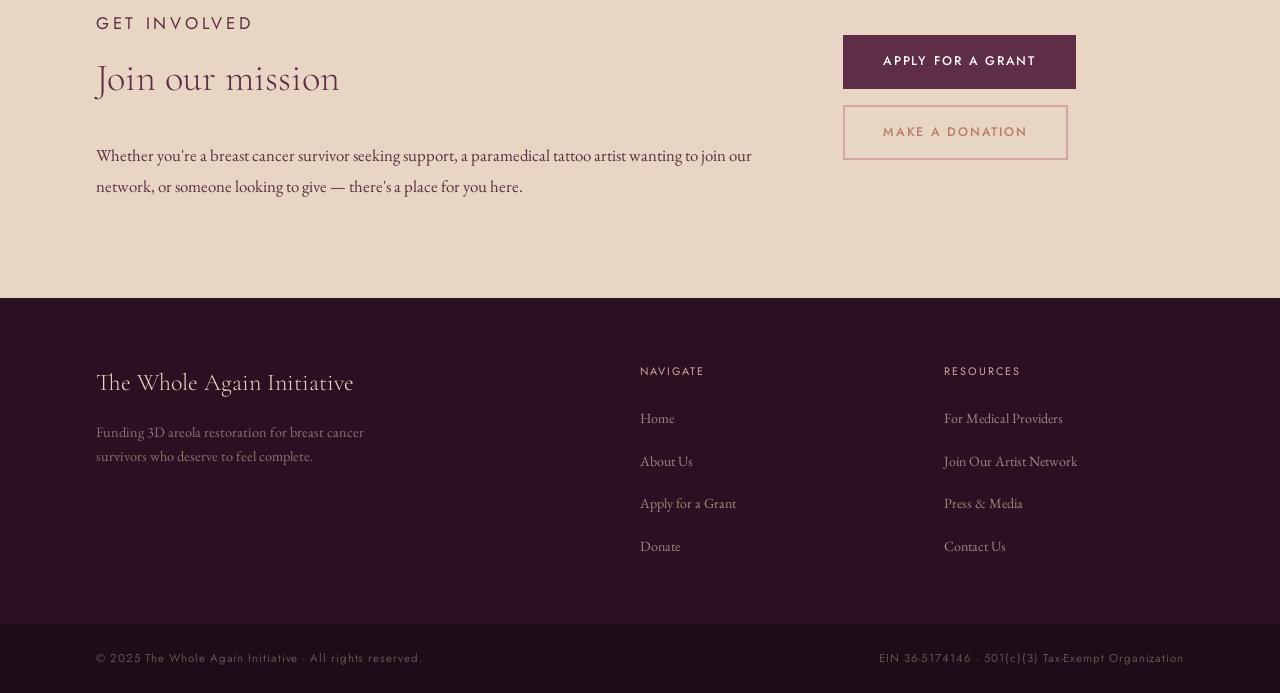
==== commit 58c140fb: "Main page updates" ====
--- a/about.html
+++ b/about.html
@@ -378,7 +378,7 @@
   </footer>
   <div class="footer-bottom">
     <p class="footer-copy">© 2025 The Whole Again Initiative · All rights reserved.</p>
-    <p class="footer-tax">EIN 00-0000000 · 501(c)(3) Tax-Exempt Organization</p>
+    <p class="footer-tax">EIN 36-5174146 · 501(c)(3) Tax-Exempt Organization</p>
   </div>
 
   <script>
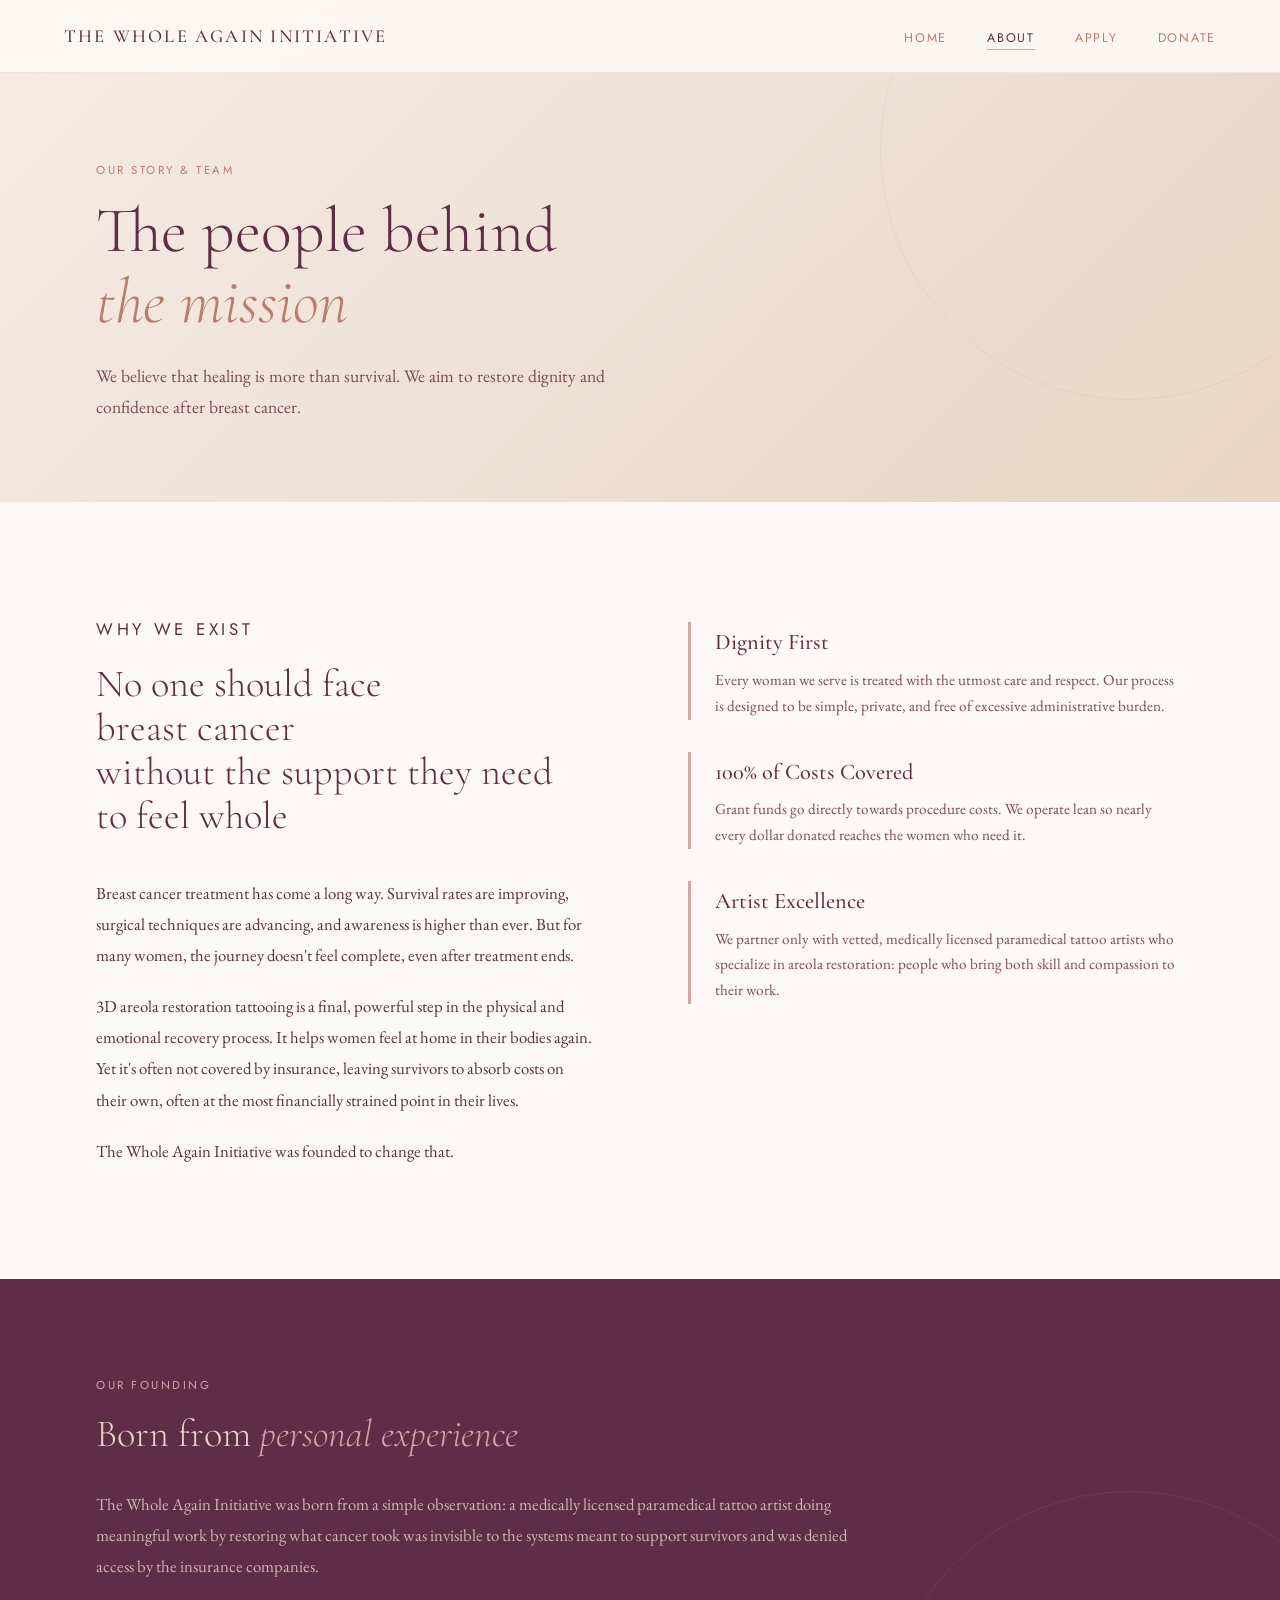
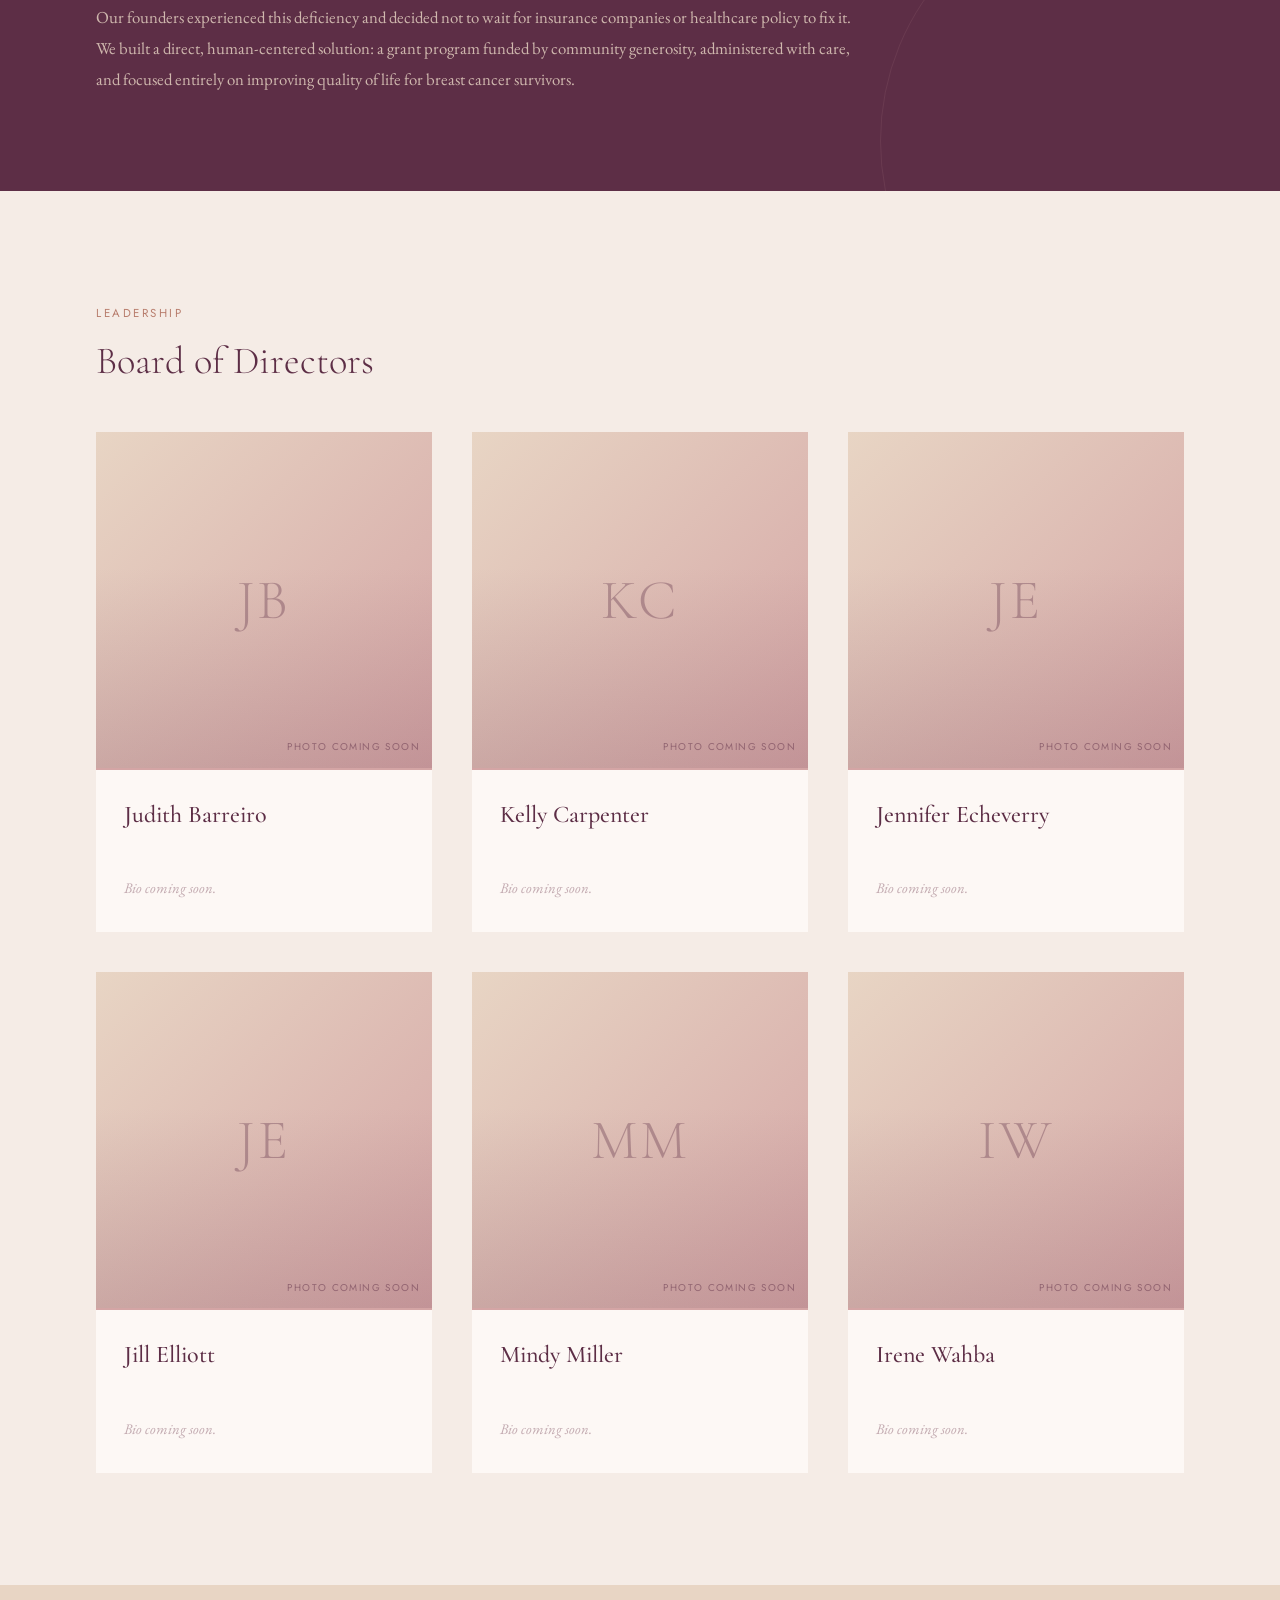
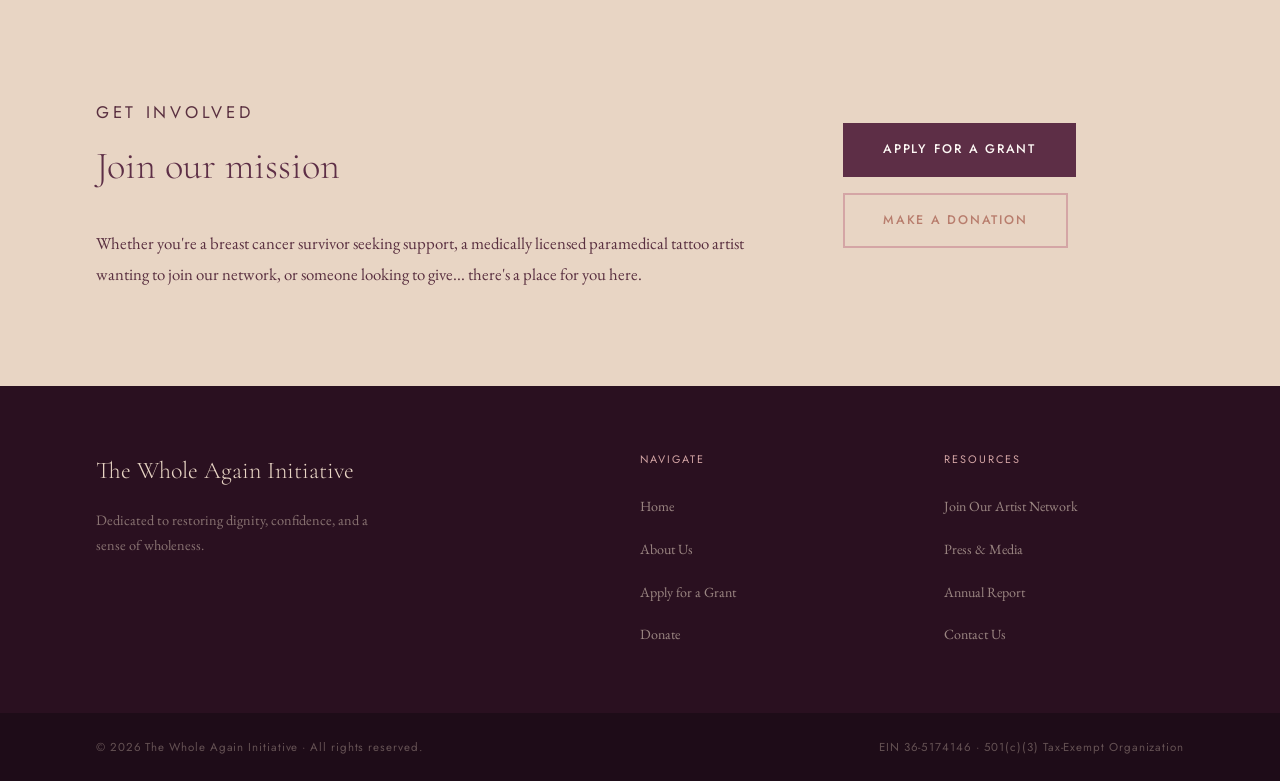
==== commit ee60a5c1: "More improvements" ====
--- a/about.html
+++ b/about.html
@@ -210,30 +210,30 @@
   <div class="page-banner">
     <p class="page-banner-eyebrow">Our Story & Team</p>
     <h1 class="page-banner-title">The people behind<br/><em>the mission</em></h1>
-    <p class="page-banner-sub">We believe that healing from breast cancer doesn't end in the operating room. The Whole Again Initiative was founded to close the gap insurance leaves behind.</p>
+    <p class="page-banner-sub">We believe that healing is more than survival. We aim to restore dignity and confidence after breast cancer.</p>
   </div>
 
   <!-- MISSION + VALUES -->
   <section class="mission">
     <div class="mission-text reveal">
       <p class="section-label">Why We Exist</p>
-      <h2 class="section-heading">A gap no one<br/>should fall through</h2>
-      <p>Breast cancer treatment has come a long way. Survival rates are improving, surgical techniques are advancing, and awareness is higher than ever. But for many women, the journey doesn't feel complete — even after treatment ends.</p>
-      <p>3D areola restoration tattooing is a final, powerful step in the physical and emotional recovery process. It helps women feel at home in their bodies again. Yet it's routinely classified as cosmetic, leaving survivors to absorb costs on their own — often at the most financially strained point in their lives.</p>
-      <p>The Whole Again Initiative was founded to change that, one grant at a time.</p>
+      <h2 class="section-heading">No one should face<br/>breast cancer<br/>without the support they need<br/>to feel whole</h2>
+      <p>Breast cancer treatment has come a long way. Survival rates are improving, surgical techniques are advancing, and awareness is higher than ever. But for many women, the journey doesn't feel complete, even after treatment ends.</p>
+      <p>3D areola restoration tattooing is a final, powerful step in the physical and emotional recovery process. It helps women feel at home in their bodies again. Yet it's often not covered by insurance, leaving survivors to absorb costs on their own, often at the most financially strained point in their lives.</p>
+      <p>The Whole Again Initiative was founded to change that.</p>
     </div>
     <div class="mission-values reveal">
       <div class="value-item">
         <p class="value-title">Dignity First</p>
-        <p class="value-body">Every woman we serve is treated with the utmost care and respect. Our process is designed to be simple, private, and free of bureaucratic burden.</p>
+        <p class="value-body">Every woman we serve is treated with the utmost care and respect. Our process is designed to be simple, private, and free of excessive administrative burden.</p>
       </div>
       <div class="value-item">
-        <p class="value-title">100% to Recipients</p>
-        <p class="value-body">Grant funds go directly to procedure costs. We operate lean so every dollar donated reaches the women who need it.</p>
+        <p class="value-title">100% of Costs Covered</p>
+        <p class="value-body">Grant funds go directly towards procedure costs. We operate lean so nearly every dollar donated reaches the women who need it.</p>
       </div>
       <div class="value-item">
         <p class="value-title">Artist Excellence</p>
-        <p class="value-body">We partner only with vetted paramedical tattoo artists who specialize in areola restoration — people who bring both skill and compassion to their work.</p>
+        <p class="value-body">We partner only with vetted, medically licensed paramedical tattoo artists who specialize in areola restoration: people who bring both skill and compassion to their work.</p>
       </div>
     </div>
   </section>
@@ -244,8 +244,8 @@
       <p class="story-label">Our Founding</p>
       <h2 class="story-heading">Born from <em>personal experience</em></h2>
       <div class="story-body">
-        <p>The Whole Again Initiative was born from a simple observation: the women doing the most profound, meaningful work in post-mastectomy care — the paramedical tattoo artists restoring what cancer took — were largely invisible to the systems meant to support survivors.</p>
-        <p>Our founders saw this gap up close and decided not to wait for insurance companies or healthcare policy to fix it. We built a direct, human-centered solution: a grant program funded by community generosity, administered with care, and focused entirely on outcomes for survivors.</p>
+        <p>The Whole Again Initiative was born from a simple observation: a medically licensed paramedical tattoo artist doing meaningful work by restoring what cancer took was invisible to the systems meant to support survivors and was denied access by the insurance companies.</p>
+        <p>Our founders experienced this deficiency and decided not to wait for insurance companies or healthcare policy to fix it. We built a direct, human-centered solution: a grant program funded by community generosity, administered with care, and focused entirely on improving quality of life for breast cancer survivors.</p>
       </div>
     </div>
   </section>
@@ -257,10 +257,23 @@
 
     <div class="board-grid">
 
-      <!-- Kelly Fowler -->
-      <div class="board-card reveal">
-        <div class="board-card-photo">
-          <span class="board-card-initials">KF</span>
+      <!-- Judith Barreiro -->
+      <div class="board-card reveal">
+        <div class="board-card-photo">
+          <span class="board-card-initials">JB</span>
+          <span class="board-card-photo-tag">Photo coming soon</span>
+        </div>
+        <div class="board-card-body">
+          <p class="board-card-name">Judith Barreiro</p>
+          <p class="board-card-title"><!-- TODO: Add title -->&nbsp;</p>
+          <p class="board-card-bio placeholder">Bio coming soon.</p>
+        </div>
+      </div>
+
+      <!-- Kelly Carpenter -->
+      <div class="board-card reveal">
+        <div class="board-card-photo">
+          <span class="board-card-initials">KC</span>
           <span class="board-card-photo-tag">Photo coming soon</span>
         </div>
         <div class="board-card-body">
@@ -270,14 +283,40 @@
         </div>
       </div>
 
-      <!-- Judith Barreiro -->
-      <div class="board-card reveal">
-        <div class="board-card-photo">
-          <span class="board-card-initials">JB</span>
-          <span class="board-card-photo-tag">Photo coming soon</span>
-        </div>
-        <div class="board-card-body">
-          <p class="board-card-name">Judith Barreiro</p>
+      <!-- Jennifer Echeverry -->
+      <div class="board-card reveal">
+        <div class="board-card-photo">
+          <span class="board-card-initials">JE</span>
+          <span class="board-card-photo-tag">Photo coming soon</span>
+        </div>
+        <div class="board-card-body">
+          <p class="board-card-name">Jennifer Echeverry</p>
+          <p class="board-card-title"><!-- TODO: Add title -->&nbsp;</p>
+          <p class="board-card-bio placeholder">Bio coming soon.</p>
+        </div>
+      </div>
+
+      <!-- Jill Elliott -->
+      <div class="board-card reveal">
+        <div class="board-card-photo">
+          <span class="board-card-initials">JE</span>
+          <span class="board-card-photo-tag">Photo coming soon</span>
+        </div>
+        <div class="board-card-body">
+          <p class="board-card-name">Jill Elliott</p>
+          <p class="board-card-title"><!-- TODO: Add title -->&nbsp;</p>
+          <p class="board-card-bio placeholder">Bio coming soon.</p>
+        </div>
+      </div>
+
+      <!-- Mindy Miller -->
+      <div class="board-card reveal">
+        <div class="board-card-photo">
+          <span class="board-card-initials">MM</span>
+          <span class="board-card-photo-tag">Photo coming soon</span>
+        </div>
+        <div class="board-card-body">
+          <p class="board-card-name">Mindy Miller</p>
           <p class="board-card-title"><!-- TODO: Add title -->&nbsp;</p>
           <p class="board-card-bio placeholder">Bio coming soon.</p>
         </div>
@@ -291,45 +330,6 @@
         </div>
         <div class="board-card-body">
           <p class="board-card-name">Irene Wahba</p>
-          <p class="board-card-title"><!-- TODO: Add title -->&nbsp;</p>
-          <p class="board-card-bio placeholder">Bio coming soon.</p>
-        </div>
-      </div>
-
-      <!-- Mindy Miller -->
-      <div class="board-card reveal">
-        <div class="board-card-photo">
-          <span class="board-card-initials">MM</span>
-          <span class="board-card-photo-tag">Photo coming soon</span>
-        </div>
-        <div class="board-card-body">
-          <p class="board-card-name">Mindy Miller</p>
-          <p class="board-card-title"><!-- TODO: Add last name & title -->&nbsp;</p>
-          <p class="board-card-bio placeholder">Bio coming soon.</p>
-        </div>
-      </div>
-
-      <!-- Jennifer Echeverry -->
-      <div class="board-card reveal">
-        <div class="board-card-photo">
-          <span class="board-card-initials">JE</span>
-          <span class="board-card-photo-tag">Photo coming soon</span>
-        </div>
-        <div class="board-card-body">
-          <p class="board-card-name">Jennifer Echeverry</p>
-          <p class="board-card-title"><!-- TODO: Add title -->&nbsp;</p>
-          <p class="board-card-bio placeholder">Bio coming soon.</p>
-        </div>
-      </div>
-
-      <!-- Jill Elliott -->
-      <div class="board-card reveal">
-        <div class="board-card-photo">
-          <span class="board-card-initials">JE</span>
-          <span class="board-card-photo-tag">Photo coming soon</span>
-        </div>
-        <div class="board-card-body">
-          <p class="board-card-name">Jill Elliott</p>
           <p class="board-card-title"><!-- TODO: Add title -->&nbsp;</p>
           <p class="board-card-bio placeholder">Bio coming soon.</p>
         </div>
@@ -343,7 +343,7 @@
     <div class="join-text reveal">
       <p class="section-label">Get Involved</p>
       <h2 class="section-heading">Join our mission</h2>
-      <p>Whether you're a breast cancer survivor seeking support, a paramedical tattoo artist wanting to join our network, or someone looking to give — there's a place for you here.</p>
+      <p>Whether you're a breast cancer survivor seeking support, a medically licensed paramedical tattoo artist wanting to join our network, or someone looking to give... there's a place for you here.</p>
     </div>
     <div class="join-actions reveal">
       <a href="/apply" class="btn-primary">Apply for a Grant</a>
@@ -351,35 +351,9 @@
     </div>
   </section>
 
-  <!-- FOOTER -->
-  <footer>
-    <div>
-      <a class="footer-brand" href="/">The Whole Again Initiative</a>
-      <p class="footer-tagline">Funding 3D areola restoration for breast cancer survivors who deserve to feel complete.</p>
-    </div>
-    <div>
-      <p class="footer-col-title">Navigate</p>
-      <ul class="footer-links">
-        <li><a href="/">Home</a></li>
-        <li><a href="/about">About Us</a></li>
-        <li><a href="/apply">Apply for a Grant</a></li>
-        <li><a href="/donate">Donate</a></li>
-      </ul>
-    </div>
-    <div>
-      <p class="footer-col-title">Resources</p>
-      <ul class="footer-links">
-        <li><a href="#">For Medical Providers</a></li>
-        <li><a href="#">Join Our Artist Network</a></li>
-        <li><a href="#">Press & Media</a></li>
-        <li><a href="#">Contact Us</a></li>
-      </ul>
-    </div>
-  </footer>
-  <div class="footer-bottom">
-    <p class="footer-copy">© 2025 The Whole Again Initiative · All rights reserved.</p>
-    <p class="footer-tax">EIN 36-5174146 · 501(c)(3) Tax-Exempt Organization</p>
-  </div>
+  <!-- FOOTER (shared — /partials/footer.html) -->
+  <div data-include="/partials/footer.html"></div>
+  <script src="/js/include.js" defer></script>
 
   <script>
     const reveals = document.querySelectorAll('.reveal');
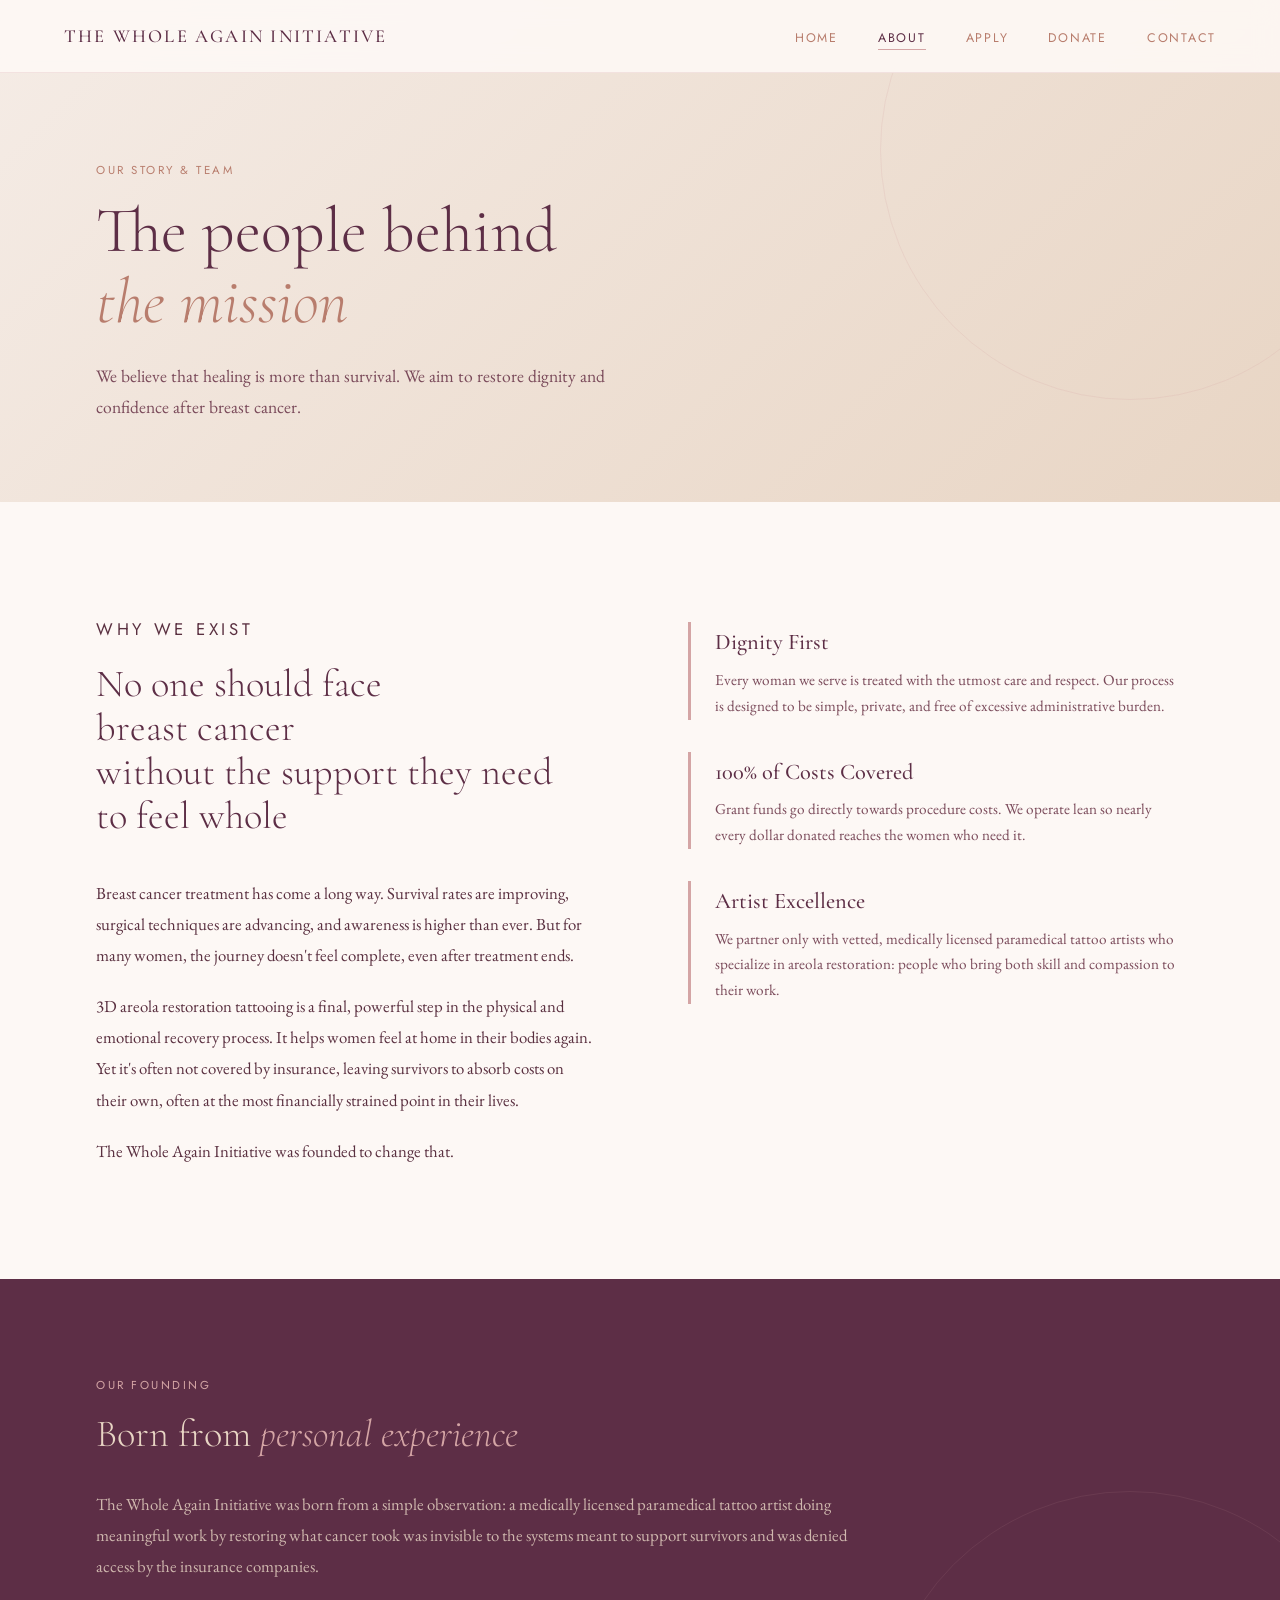
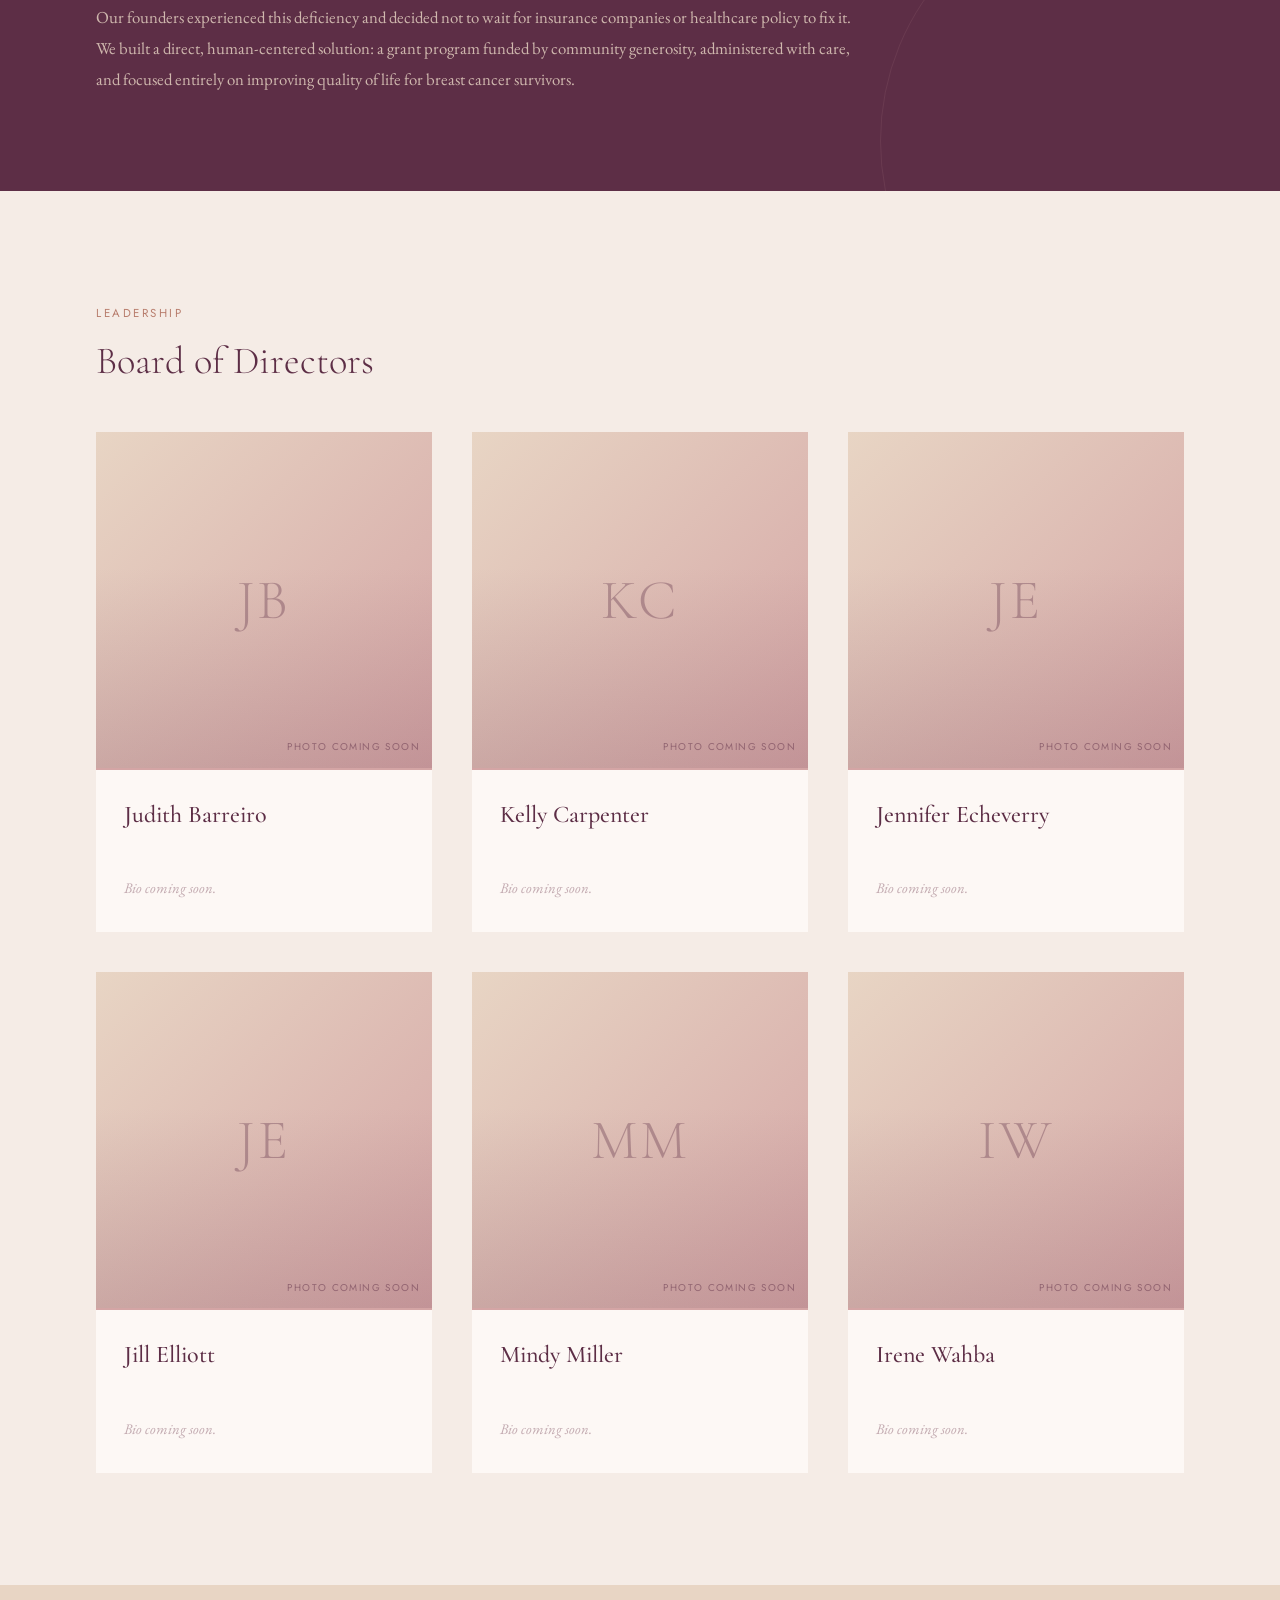
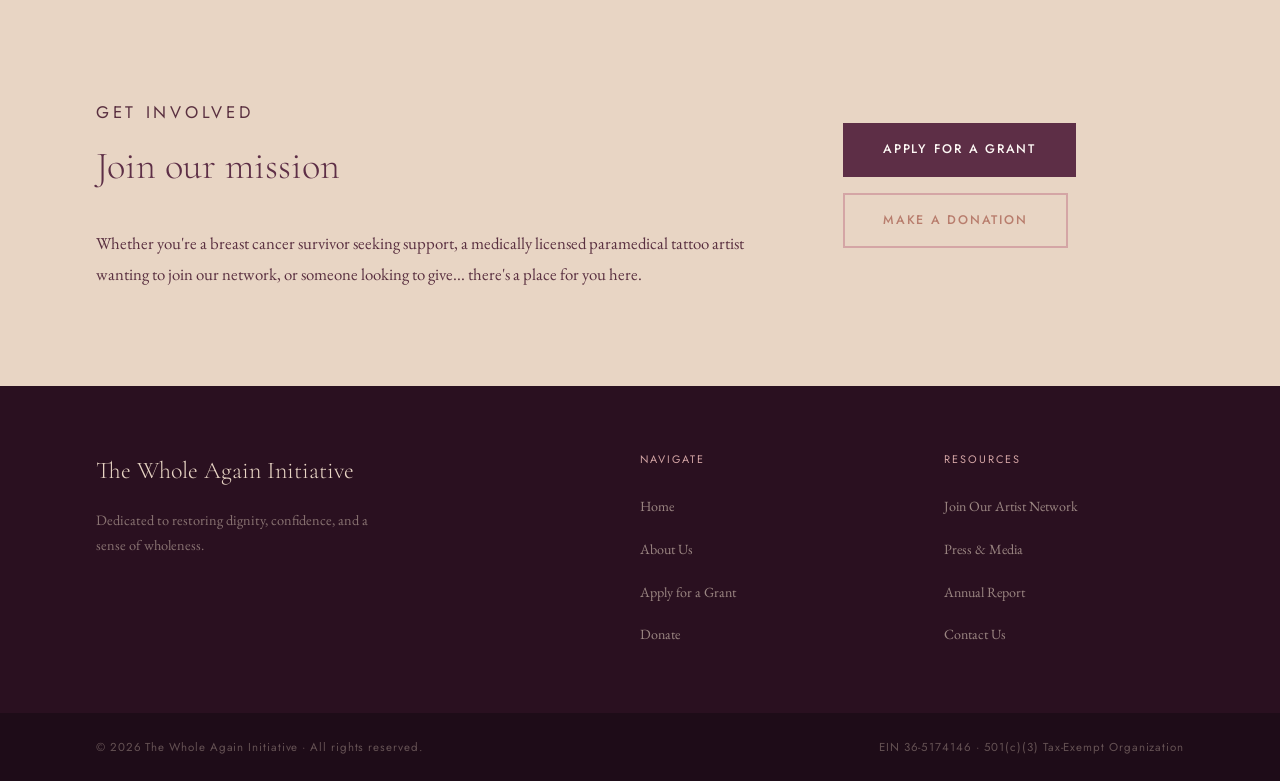
==== commit 133696f6: "Contact page" ====
--- a/about.html
+++ b/about.html
@@ -203,6 +203,7 @@
       <li><a href="/about" class="active">About</a></li>
       <li><a href="/apply">Apply</a></li>
       <li><a href="/donate">Donate</a></li>
+      <li><a href="/contact">Contact</a></li>
     </ul>
   </nav>
 
